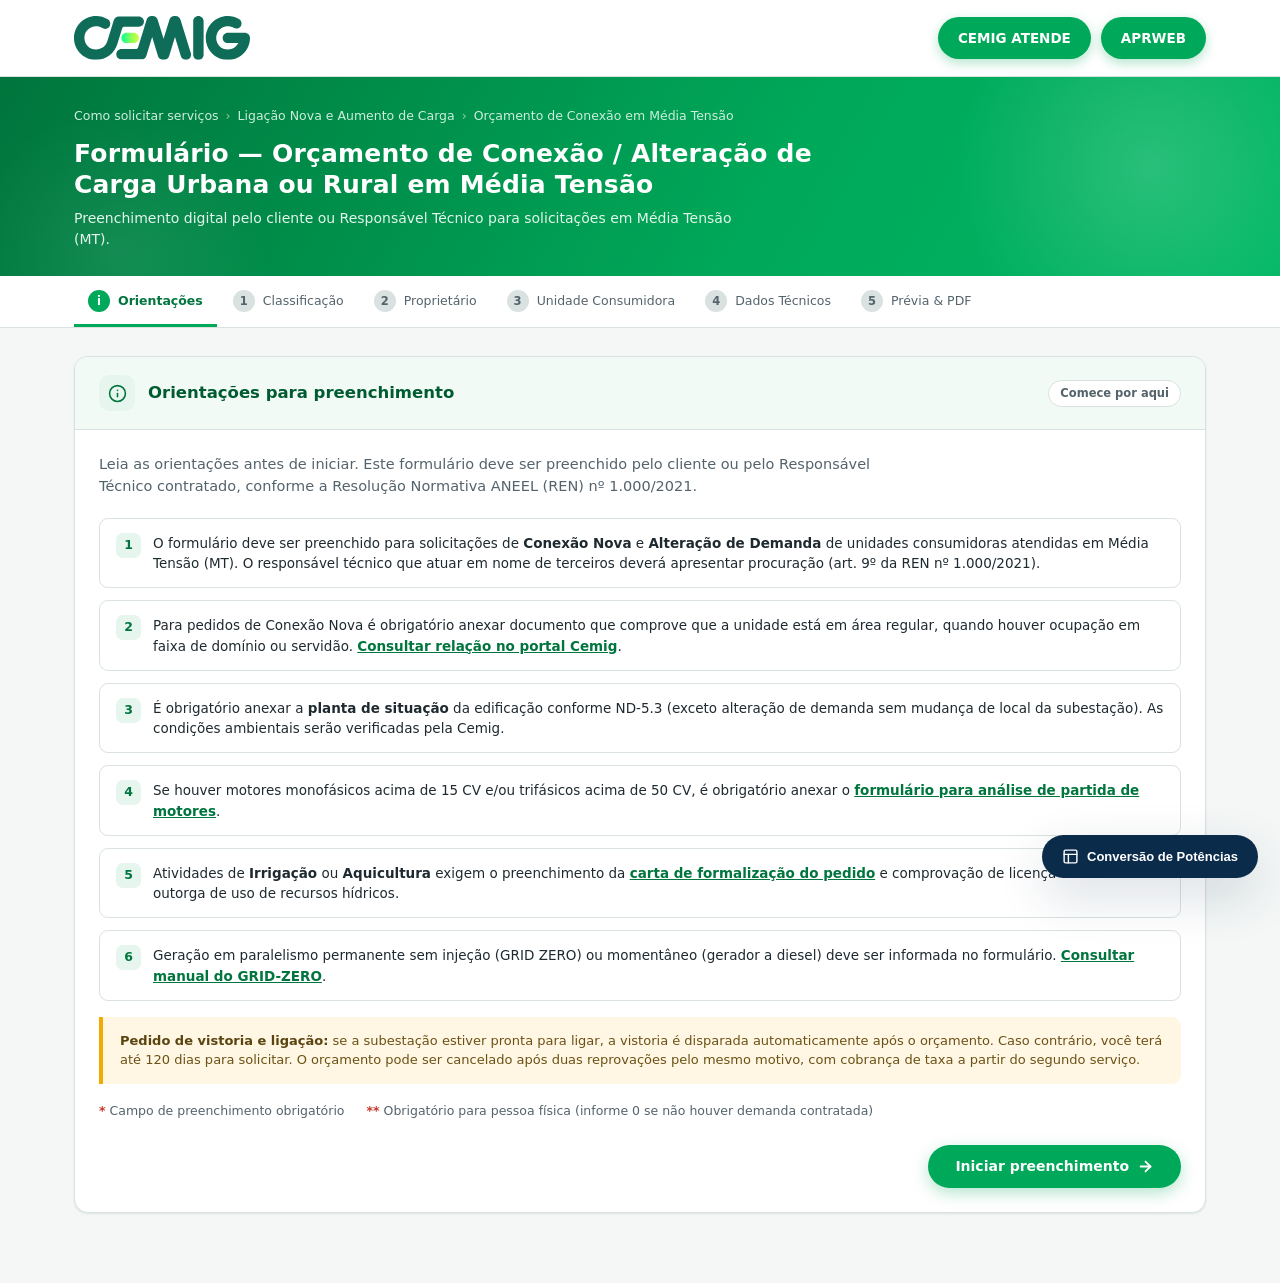
==== index.html @ 75e01866 "Formulário de Conexão MT: visual Cemig + motor de cálculo validado" ====
<!DOCTYPE html>
<html lang="pt-BR">
<head>
<meta charset="UTF-8">
<meta name="viewport" content="width=device-width, initial-scale=1.0">
<title>Formulário Orçamento de Conexão MT — Cemig</title>
<link rel="stylesheet" href="css/estilos.css">
</head>
<body>


<header class="site"><div class="wrap">
  <a href="#" class="logo"><img src="assets/logo-cemig.svg" alt="Cemig" height="44"></a>
  <div style="display:flex;gap:10px">
    <a href="https://www.atendimento.cemig.com.br/" target="_blank" rel="noopener" class="header-cta">CEMIG ATENDE</a>
    <a href="https://partapr.cemig.com.br/PARTAPR/SelecaoModulo.aspx" target="_blank" rel="noopener" class="header-cta">APRWEB</a>
  </div>
</div></header>

<section class="service-hero"><div class="wrap">
  <div class="breadcrumb"><a href="#">Como solicitar serviços</a><span>›</span><a href="#">Ligação Nova e Aumento de Carga</a><span>›</span>Orçamento de Conexão em Média Tensão</div>
  <h1>Formulário — Orçamento de Conexão / Alteração de Carga Urbana ou Rural em Média Tensão</h1>
  <p class="sub">Preenchimento digital pelo cliente ou Responsável Técnico para solicitações em Média Tensão (MT).</p>
</div></section>

<div class="stepper-bar"><div class="stepper" id="stepper">
  <div class="step active"><span class="num"><span>i</span></span>Orientações</div>
  <div class="step"><span class="num"><span>1</span></span>Classificação</div>
  <div class="step"><span class="num"><span>2</span></span>Proprietário</div>
  <div class="step"><span class="num"><span>3</span></span>Unidade Consumidora</div>
  <div class="step"><span class="num"><span>4</span></span>Dados Técnicos</div>
  <div class="step"><span class="num"><span>5</span></span>Prévia &amp; PDF</div>
</div></div>

<main>
<!-- ============ PÁGINA 0 — ORIENTAÇÕES ============ -->
<section class="page show" id="page-0">
  <div class="card">
    <div class="card-head">
      <span class="icon"><svg viewBox="0 0 24 24" fill="none" stroke="currentColor" stroke-width="2" stroke-linecap="round" stroke-linejoin="round"><circle cx="12" cy="12" r="10"/><line x1="12" y1="16" x2="12" y2="12"/><line x1="12" y1="8" x2="12.01" y2="8"/></svg></span>
      <h2>Orientações para preenchimento</h2>
      <span class="step-tag">Comece por aqui</span>
    </div>
    <div class="card-body">
      <p class="intro-lead">Leia as orientações antes de iniciar. Este formulário deve ser preenchido pelo cliente ou pelo Responsável Técnico contratado, conforme a Resolução Normativa ANEEL (REN) nº 1.000/2021.</p>
      <ul class="orient-list">
        <li><span class="bullet">1</span><div>O formulário deve ser preenchido para solicitações de <strong>Conexão Nova</strong> e <strong>Alteração de Demanda</strong> de unidades consumidoras atendidas em Média Tensão (MT). O responsável técnico que atuar em nome de terceiros deverá apresentar procuração (art. 9º da REN nº 1.000/2021).</div></li>
        <li><span class="bullet">2</span><div>Para pedidos de Conexão Nova é obrigatório anexar documento que comprove que a unidade está em área regular, quando houver ocupação em faixa de domínio ou servidão. <a href="https://www.cemig.com.br/atendimento/ligacao-nova-e-aumento-de-carga/" target="_blank" rel="noopener">Consultar relação no portal Cemig</a>.</div></li>
        <li><span class="bullet">3</span><div>É obrigatório anexar a <strong>planta de situação</strong> da edificação conforme ND-5.3 (exceto alteração de demanda sem mudança de local da subestação). As condições ambientais serão verificadas pela Cemig.</div></li>
        <li><span class="bullet">4</span><div>Se houver motores monofásicos acima de 15 CV e/ou trifásicos acima de 50 CV, é obrigatório anexar o <a href="https://www.cemig.com.br/wp-content/uploads/2021/06/Formulario_Partida_Motores.xls" target="_blank" rel="noopener">formulário para análise de partida de motores</a>.</div></li>
        <li><span class="bullet">5</span><div>Atividades de <strong>Irrigação</strong> ou <strong>Aquicultura</strong> exigem o preenchimento da <a href="https://www.cemig.com.br/wp-content/uploads/2025/01/formaliza_solic_desconto_irrigante_aquicultor_versao_D_portal_Cemig.docx" target="_blank" rel="noopener">carta de formalização do pedido</a> e comprovação de licença ambiental e outorga de uso de recursos hídricos.</div></li>
        <li><span class="bullet">6</span><div>Geração em paralelismo permanente sem injeção (GRID ZERO) ou momentâneo (gerador a diesel) deve ser informada no formulário. <a href="https://www.cemig.com.br/mini-e-microgeracao-distribuida/" target="_blank" rel="noopener">Consultar manual do GRID-ZERO</a>.</div></li>
      </ul>
      <div class="callout"><strong>Pedido de vistoria e ligação:</strong> se a subestação estiver pronta para ligar, a vistoria é disparada automaticamente após o orçamento. Caso contrário, você terá até 120 dias para solicitar. O orçamento pode ser cancelado após duas reprovações pelo mesmo motivo, com cobrança de taxa a partir do segundo serviço.</div>
      <div class="legend"><span><b>*</b> Campo de preenchimento obrigatório</span><span><b>**</b> Obrigatório para pessoa física (informe 0 se não houver demanda contratada)</span></div>
      <div class="form-nav"><span></span><button class="btn btn-primary" onclick="goTo(1)">Iniciar preenchimento<svg viewBox="0 0 24 24" fill="none" stroke="currentColor" stroke-width="2.5" stroke-linecap="round" stroke-linejoin="round"><line x1="5" y1="12" x2="19" y2="12"/><polyline points="12 5 19 12 12 19"/></svg></button></div>
    </div>
  </div>
</section>

<!-- ============ PÁGINA 1 — CLASSIFICAÇÃO ============ -->
<section class="page" id="page-1">
  <div class="card">
    <div class="card-head">
      <span class="icon"><svg viewBox="0 0 24 24" fill="none" stroke="currentColor" stroke-width="2" stroke-linecap="round" stroke-linejoin="round"><path d="M9 11l3 3L22 4"/><path d="M21 12v7a2 2 0 0 1-2 2H5a2 2 0 0 1-2-2V5a2 2 0 0 1 2-2h11"/></svg></span>
      <h2>1. Classificação do Atendimento</h2><span class="step-tag">Etapa 1 de 5</span>
    </div>
    <div class="card-body">
      <div class="grid cols-2">
        <div class="field"><label>Opção de Atendimento <span class="req">*</span></label>
          <select id="f_opcaoAtend" data-k="opcaoAtend"><option value="">Selecione…</option><option>Mercado Cativo</option><option>Mercado Livre</option></select></div>
        <div class="field"><label>Finalidade <span class="req">*</span></label>
          <select id="f_finalidade" data-k="finalidade" onchange="onFinalidade()"><option value="">Selecione…</option>
            <option>Conexão Nova</option><option>Aumento de Demanda</option><option>Redução de Demanda</option>
            <option>Adequação de Subestação</option><option>Aderir a Tarifa Monômia</option><option>Religação de Subestação</option>
            <option>Desconexão para encerramento contratual</option><option>Alteração da tensão de fornecimento BT→MT</option>
            <option>Migração Mercado livre sem Aumento de Carga</option><option>Migração Mercado livre com Aumento de Carga</option>
            <option>Migração Mercado livre com Redução de Carga</option></select></div>
      </div>
      <div class="conditional" id="instalBox" style="display:none">
        <div class="conditional-tag"><svg viewBox="0 0 24 24" width="13" height="13" fill="none" stroke="currentColor" stroke-width="2.5" stroke-linecap="round"><path d="M13 2L3 14h9l-1 8 10-12h-9l1-8z"/></svg>Campo dependente da finalidade</div>
        <div class="field"><label id="instalLabel">Informe o número da instalação <span class="req">*</span></label><input type="text" data-k="numInstalacao" placeholder="Nº da instalação"></div>
      </div>
      <div class="grid cols-3" style="margin-top:16px">
        <div class="field"><label>Número da ART/TRT do Projeto</label><input type="text" data-k="artTrt" placeholder="Ex.: 0000000000000"></div>
        <div class="field"><label>Telefone do RT — Celular</label><input type="tel" data-k="rtCelular" placeholder="(31) 90000-0000"></div>
        <div class="field"><label>Telefone do RT — Fixo</label><input type="tel" data-k="rtFixo" placeholder="(31) 0000-0000"></div>
      </div>
      <div class="form-nav"><button class="btn btn-ghost" onclick="goTo(0)"><svg viewBox="0 0 24 24" fill="none" stroke="currentColor" stroke-width="2.5" stroke-linecap="round" stroke-linejoin="round"><line x1="19" y1="12" x2="5" y2="12"/><polyline points="12 19 5 12 12 5"/></svg>Voltar</button>
        <span class="progress-mini">Etapa 1 de 5</span>
        <button class="btn btn-primary" onclick="goTo(2)">Avançar<svg viewBox="0 0 24 24" fill="none" stroke="currentColor" stroke-width="2.5" stroke-linecap="round" stroke-linejoin="round"><line x1="5" y1="12" x2="19" y2="12"/><polyline points="12 5 19 12 12 19"/></svg></button></div>
    </div>
  </div>
</section>

<!-- ============ PÁGINA 2 — PROPRIETÁRIO + CORRESPONDÊNCIA ============ -->
<section class="page" id="page-2">
  <div class="card">
    <div class="card-head"><span class="icon"><svg viewBox="0 0 24 24" fill="none" stroke="currentColor" stroke-width="2" stroke-linecap="round" stroke-linejoin="round"><path d="M20 21v-2a4 4 0 0 0-4-4H8a4 4 0 0 0-4 4v2"/><circle cx="12" cy="7" r="4"/></svg></span>
      <h2>2. Dados do Proprietário</h2><span class="step-tag">Etapa 2 de 5</span></div>
    <div class="card-body">
      <div class="grid cols-2">
        <div class="field span-2"><label>Nome Completo ou Razão Social <span class="req">*</span></label><input type="text" data-k="nome" placeholder="Nome completo ou razão social"></div>
        <div class="field"><label>CPF / CNPJ <span class="req">*</span></label><input type="text" id="f_cpfcnpj" data-k="cpfCnpj" placeholder="000.000.000-00" oninput="onCpfCnpj()"><span class="field-note" id="cpfMsg"></span></div>
        <div class="field"><label>Telefone do cliente <span class="req">*</span></label><input type="tel" data-k="telCliente" placeholder="(31) 90000-0000"></div>
        <div class="field"><label>E-mail do cliente</label><input type="email" data-k="emailCliente" placeholder="email@exemplo.com"></div>
        <div class="field"><label>Telefone do solicitante</label><input type="tel" data-k="telSolicitante" placeholder="(31) 90000-0000"></div>
        <div class="field"><label>E-mail do solicitante</label><input type="email" data-k="emailSolicitante" placeholder="email@exemplo.com"></div>
      </div>

      <div class="subhead">3. E-mail ou Endereço para Correspondência / Entrega da Conta</div>
      <div class="grid cols-3">
        <div class="field"><label>Deseja escolher data de vencimento? <span class="req">*</span></label>
          <select data-k="desejaVenc" onchange="onVenc()"><option value="">Selecione…</option><option>Sim</option><option>Não</option></select></div>
        <div class="field" id="vencDiaBox" style="display:none"><label>Dia do vencimento</label>
          <select data-k="diaVenc"><option value="">—</option><option>1</option><option>6</option><option>11</option><option>17</option><option>22</option><option>27</option></select></div>
        <div class="field"><label>Modalidade da obra <span class="opt">(se houver)</span></label>
          <select data-k="modalidadeObra"><option value="">—</option><option>PART</option><option>CEMIG</option></select></div>
      </div>
      <div class="grid cols-2" style="margin-top:16px">
        <div class="field"><label>Como deseja receber a correspondência?</label>
          <select data-k="formaCorresp" onchange="onCorresp()"><option value="">Selecione…</option><option>E-mail</option><option>Endereço</option><option>Agência Correios(Caixa Postal)</option></select></div>
        <div class="field" id="correspEmailBox" style="display:none"><label>Informar e-mail</label><input type="email" data-k="emailCorresp" placeholder="email@exemplo.com"></div>
      </div>

      <div id="endCorrespBox" style="display:none">
        <div class="conditional" style="margin-top:16px">
          <div class="conditional-tag">Endereço para recebimento do orçamento de conexão</div>
          <div class="grid cols-4">
            <div class="field span-3"><label>Rua / Av.</label><input type="text" data-k="ec_rua"></div>
            <div class="field"><label>Nº</label><input type="text" data-k="ec_num"></div>
            <div class="field span-2"><label>Complemento</label><input type="text" data-k="ec_compl"></div>
            <div class="field"><label>Bairro / Distrito</label><input type="text" data-k="ec_bairro"></div>
            <div class="field"><label>CEP</label><input type="text" data-k="ec_cep" placeholder="00000-000"></div>
            <div class="field span-2"><label>Município</label><input type="text" data-k="ec_municipio"></div>
            <div class="field"><label>Estado</label><input type="text" data-k="ec_estado" value="MG"></div>
          </div>
        </div>
      </div>

      <div class="field span-full" style="margin-top:16px"><label>Conta globalizada <span class="opt">(poder público — código de débito automático globalizado da fatura)</span></label>
        <input type="text" data-k="contaGlobalizada" placeholder="Nº da conta globalizada (se aplicável)"></div>

      <div class="form-nav"><button class="btn btn-ghost" onclick="goTo(1)"><svg viewBox="0 0 24 24" fill="none" stroke="currentColor" stroke-width="2.5" stroke-linecap="round" stroke-linejoin="round"><line x1="19" y1="12" x2="5" y2="12"/><polyline points="12 19 5 12 12 5"/></svg>Voltar</button>
        <span class="progress-mini">Etapa 2 de 5</span>
        <button class="btn btn-primary" onclick="goTo(3)">Avançar<svg viewBox="0 0 24 24" fill="none" stroke="currentColor" stroke-width="2.5" stroke-linecap="round" stroke-linejoin="round"><line x1="5" y1="12" x2="19" y2="12"/><polyline points="12 5 19 12 12 19"/></svg></button></div>
    </div>
  </div>
</section>
<!-- ============ PÁGINA 3 — UNIDADE CONSUMIDORA ============ -->
<section class="page" id="page-3">
  <div class="card">
    <div class="card-head"><span class="icon"><svg viewBox="0 0 24 24" fill="none" stroke="currentColor" stroke-width="2" stroke-linecap="round" stroke-linejoin="round"><path d="M3 9l9-7 9 7v11a2 2 0 0 1-2 2H5a2 2 0 0 1-2-2z"/><polyline points="9 22 9 12 15 12 15 22"/></svg></span>
      <h2>4. Dados da Unidade Consumidora</h2><span class="step-tag">Etapa 3 de 5</span></div>
    <div class="card-body">
      <p class="field-note" style="margin-bottom:14px">Endereço do ponto de entrega.</p>
      <div class="grid cols-2">
        <div class="field"><label>Atividade desenvolvida na unidade <span class="req">*</span></label>
          <select id="f_atividade" data-k="atividade" onchange="onAtividade()"><option value="">Selecione…</option></select></div>
        <div class="field"><label>Ramo da Atividade <span class="req">*</span></label><input type="text" data-k="ramoAtividade" placeholder="Ramo da atividade"></div>
      </div>
      <div id="irrigacaoAlert"></div>

      <div class="grid cols-4" style="margin-top:16px">
        <div class="field"><label>CEP <span class="req">*</span></label><input type="text" data-k="uc_cep" placeholder="00000-000"></div>
        <div class="field"><label>Localização <span class="req">*</span></label>
          <select id="f_localizacao" data-k="localizacao" onchange="onLocalizacao()"><option value="">Selecione…</option><option>Urbana</option><option>Rural</option></select></div>
        <div class="field"><label>Município <span class="req">*</span></label><input type="text" data-k="uc_municipio"></div>
        <div class="field"><label>Estado <span class="req">*</span></label><input type="text" data-k="uc_estado" value="MG"></div>
      </div>

      <div class="subhead">Coordenadas do local de atendimento</div>
      <p class="field-note" id="coordHint" style="margin-bottom:12px">Informe as coordenadas do local de atendimento.</p>
      <div class="grid cols-4">
        <div class="field"><label>Fuso</label><select data-k="fuso"><option value="">—</option><option>22°</option><option>23°</option><option>24°</option></select></div>
        <div class="field"><label id="latLabel">Latitude <span class="req">*</span></label><input type="number" step="any" data-k="latitude" placeholder="-19.92" oninput="onCoord()"></div>
        <div class="field"><label id="lonLabel">Longitude <span class="req">*</span></label><input type="number" step="any" data-k="longitude" placeholder="-43.94" oninput="onCoord()"></div>
        <div class="field"><label>Coordenada em UTM</label><input type="text" data-k="utm" placeholder="(opcional)"></div>
      </div>
      <!-- coordenadas novas (quando não é conexão nova) -->
      <div class="grid cols-4" id="coordNovaBox" style="display:none;margin-top:12px">
        <div class="field"></div>
        <div class="field"><label>Latitude nova <span class="req">*</span></label><input type="number" step="any" data-k="latitudeNova" placeholder="-19.92" oninput="onCoord()"></div>
        <div class="field"><label>Longitude nova <span class="req">*</span></label><input type="number" step="any" data-k="longitudeNova" placeholder="-43.94" oninput="onCoord()"></div>
        <div class="field"></div>
      </div>
      <div id="coordAlert"></div>

      <!-- Bloco URBANO -->
      <div id="blocoUrbano" style="display:none">
        <div class="subhead">Endereço (Urbano)</div>
        <div class="grid cols-4">
          <div class="field span-3"><label>Endereço <span class="req">*</span></label><input type="text" data-k="urb_endereco"></div>
          <div class="field"><label>Nº <span class="req">*</span></label><input type="text" data-k="urb_num"></div>
          <div class="field span-2"><label>Bairro <span class="req">*</span></label><input type="text" data-k="urb_bairro"></div>
          <div class="field span-2"><label>Complemento</label><input type="text" data-k="urb_compl"></div>
        </div>
      </div>
      <!-- Bloco RURAL -->
      <div id="blocoRural" style="display:none">
        <div class="subhead">Endereço (Rural)</div>
        <div class="grid cols-2">
          <div class="field"><label>Distrito / Comunidade / Região <span class="req">*</span></label><input type="text" data-k="rur_distrito"></div>
          <div class="field"><label>Nome da Propriedade <span class="req">*</span></label><input type="text" data-k="rur_propriedade"></div>
        </div>
      </div>
      <div class="grid cols-2" style="margin-top:16px">
        <div class="field"><label>Ponto de Referência</label><input type="text" data-k="pontoReferencia"></div>
        <div class="field"><label>Nº Instalação do Vizinho</label><input type="text" data-k="instalVizinho"></div>
      </div>

      <div class="subhead">Questões ambientais</div>
      <div class="grid cols-2">
        <div class="field"><label>A UC está inserida em Área de Preservação Permanente (APP) e/ou Unidade de Conservação?</label>
          <select data-k="app" onchange="onAmbiental()"><option value="">Selecione…</option><option>Sim</option><option>Não</option></select></div>
        <div class="field"><label>A UC está inserida em Reserva Legal?</label>
          <select data-k="reservaLegal" onchange="onAmbiental()"><option value="">Selecione…</option><option>Sim</option><option>Não</option></select></div>
      </div>
      <div id="ambientalAlert"></div>

      <div class="grid cols-2" style="margin-top:16px">
        <div class="field span-full"><label>A subestação está pronta para ser ligada? <span class="req">*</span></label>
          <select data-k="subPronta" onchange="onSubPronta()"><option value="">Selecione…</option><option>Sim</option><option>Não</option></select></div>
      </div>
      <div id="subProntaAlert"></div>

      <div class="form-nav"><button class="btn btn-ghost" onclick="goTo(2)"><svg viewBox="0 0 24 24" fill="none" stroke="currentColor" stroke-width="2.5" stroke-linecap="round" stroke-linejoin="round"><line x1="19" y1="12" x2="5" y2="12"/><polyline points="12 19 5 12 12 5"/></svg>Voltar</button>
        <span class="progress-mini">Etapa 3 de 5</span>
        <button class="btn btn-primary" onclick="goTo(4)">Avançar<svg viewBox="0 0 24 24" fill="none" stroke="currentColor" stroke-width="2.5" stroke-linecap="round" stroke-linejoin="round"><line x1="5" y1="12" x2="19" y2="12"/><polyline points="12 5 19 12 12 19"/></svg></button></div>
    </div>
  </div>
</section>
<!-- ============ PÁGINA 4 — DADOS TÉCNICOS ============ -->
<section class="page" id="page-4">
  <div class="card">
    <div class="card-head"><span class="icon"><svg viewBox="0 0 24 24" fill="none" stroke="currentColor" stroke-width="2" stroke-linecap="round" stroke-linejoin="round"><path d="M14.7 6.3a1 1 0 0 0 0 1.4l1.6 1.6a1 1 0 0 0 1.4 0l3.77-3.77a6 6 0 0 1-7.94 7.94l-6.91 6.91a2.12 2.12 0 0 1-3-3l6.91-6.91a6 6 0 0 1 7.94-7.94l-3.76 3.76z"/></svg></span>
      <h2>5. Dados Técnicos</h2><span class="step-tag">Etapa 4 de 5</span></div>
    <div class="card-body">
      <div class="grid cols-3">
        <div class="field"><label>Nível de tensão da rede MT <span class="req">*</span></label>
          <select id="f_tensaoMT" data-k="tensaoMT" onchange="recalcTecnico()"><option value="">Selecione…</option><option value="13.8">13,8 kV</option><option value="22">22 kV</option><option value="34.5">34,5 kV</option></select></div>
        <div class="field"><label>Subestação compartilhada (multimedição)?</label>
          <select id="f_compartilhada" data-k="compartilhada" onchange="onCompartilhada()"><option value="">Selecione…</option><option>Sim</option><option>Não</option></select></div>
        <div class="field" id="qtdCubiculosBox" style="display:none"><label>Quantos cubículos?</label><input type="number" min="1" data-k="qtdCubiculos" placeholder="Ex.: 2"></div>
      </div>
      <div id="compartilhadaAlert"></div>

      <!-- TRANSFORMADORES -->
      <div class="subhead">Transformador(es) <span class="req">*</span></div>
      <div class="tbl-scroll">
        <table class="tbl" id="trafoTbl">
          <thead><tr><th style="width:70px">Trafo</th><th>Potência (kVA)</th><th>Qtde</th><th>Relação I mag / I nominal</th><th style="width:46px"></th></tr></thead>
          <tbody id="trafoBody"></tbody>
          <tfoot><tr><td>Σ</td><td class="calc" id="trafoPotTotal">0</td><td class="calc" id="trafoQtdTotal">0</td><td colspan="2"></td></tr></tfoot>
        </table>
      </div>
      <button class="btn-add" onclick="addTrafo()"><svg viewBox="0 0 24 24" width="15" height="15" fill="none" stroke="currentColor" stroke-width="2.5" stroke-linecap="round"><line x1="12" y1="5" x2="12" y2="19"/><line x1="5" y1="12" x2="19" y2="12"/></svg>Adicionar transformador</button>

      <!-- MOTORES / CARGAS ESPECIAIS -->
      <div class="subhead">Motores / Cargas Especiais <span class="opt">(preencha se houver)</span></div>
      <div class="tbl-scroll">
        <table class="tbl" id="motorTbl">
          <thead><tr>
            <th>Tipo</th><th>Pot (CV)</th><th>FP</th><th>Rend (η)</th><th>Tensão (V)</th><th>Ip/In</th>
            <th class="calc">Pot (kVA)</th><th class="calc">Pot (kW)</th><th class="calc">I nom (A)</th><th class="calc">I part (A)</th><th>Tempo Ip (s)</th><th class="calc">Ip prim (A)</th><th>Disp. partida</th><th style="width:46px"></th>
          </tr></thead>
          <tbody id="motorBody"></tbody>
        </table>
      </div>
      <button class="btn-add" onclick="addMotor()"><svg viewBox="0 0 24 24" width="15" height="15" fill="none" stroke="currentColor" stroke-width="2.5" stroke-linecap="round"><line x1="12" y1="5" x2="12" y2="19"/><line x1="5" y1="12" x2="19" y2="12"/></svg>Adicionar motor</button>

      <!-- Carga operante na partida — OCULTO temporariamente (a pedido) -->
      <div id="blocoCargaOperante" style="display:none">
        <div class="subhead">Carga operante na partida do maior motor <span class="opt">(se houver motores)</span></div>
        <div class="grid cols-3">
          <div class="field"><label>Carga operante na partida (kVA)</label><input type="number" step="any" data-k="cargaOperante"></div>
          <div class="field"><label>Corrente de partida (Ip) prevista (A)</label><input type="number" step="any" data-k="ipPrevista"></div>
          <div class="field"><label>Tempo (t) da corrente de partida (s)</label><input type="number" step="any" data-k="tempoPartida"></div>
        </div>
      </div>

      <!-- Conexão Nova vs Alteração -->
      <div id="blocoConexaoNova" style="display:none">
        <div class="subhead">Para Conexão Nova</div>
        <div class="grid cols-3">
          <div class="field"><label>Potência (Transformadores) <span class="req">*</span></label><input type="text" id="cn_pot" data-k="cn_pot" readonly></div>
          <div class="field"><label>Quantidade (Transformadores) <span class="req">*</span></label><input type="text" id="cn_qtd" data-k="cn_qtd" readonly></div>
          <div class="field"><label>Tipo de Subestação <span class="req">*</span></label><select id="cn_tipoSE" data-k="cn_tipoSE" onchange="recalcRamal()"><option value="">Selecione…</option></select></div>
        </div>
      </div>
      <div id="blocoAlteracao" style="display:none">
        <div class="subhead">Para Alteração de Demanda</div>
        <div class="grid cols-3">
          <div class="field"><label>Potência (Trafos) atual <span class="req">*</span></label><input type="number" step="any" data-k="alt_potAtual"></div>
          <div class="field"><label>Qtde atual <span class="req">*</span></label><input type="number" data-k="alt_qtdAtual"></div>
          <div class="field"></div>
          <div class="field"><label>Potência (Trafos) futura <span class="req">*</span></label><input type="text" id="alt_potFutura" data-k="alt_potFutura" readonly></div>
          <div class="field"><label>Qtde futura <span class="req">*</span></label><input type="text" id="alt_qtdFutura" data-k="alt_qtdFutura" readonly></div>
          <div class="field"></div>
          <div class="field"><label>Haverá troca do tipo de subestação? <span class="req">*</span></label>
            <select id="alt_troca" data-k="alt_troca" onchange="onTrocaSE()"><option value="">Selecione…</option><option>Sim</option><option>Não</option></select></div>
          <div class="field" id="alt_tipoAtualBox"><label id="alt_tipoAtualLbl">Tipo de Subestação atual <span class="req">*</span></label>
            <select id="alt_tipoAtual" data-k="alt_tipoAtual" onchange="recalcRamal()"><option value="">Selecione…</option><option>Subestação Nº 1</option><option>Subestação Nº 2</option><option>Subestação Nº 4</option><option>Subestação Nº 5</option><option>Subestação Nº 6</option><option>Subestação Nº 8</option></select></div>
          <div class="field" id="alt_tipoParaBox" style="display:none"><label>Tipo de Subestação (Para) <span class="req">*</span></label>
            <select id="alt_tipoPara" data-k="alt_tipoPara" onchange="recalcRamal()"><option value="">Selecione…</option></select></div>
        </div>
      </div>

      <!-- Tarifa monômia -->
      <div class="subhead">Tarifação e Demanda</div>
      <div class="grid cols-3">
        <div class="field"><label>Faturada por tarifa monômia? <span class="req">*</span></label>
          <select id="f_monomia" data-k="monomia" onchange="recalcTecnico()"><option value="">Selecione…</option><option>Sim</option><option>Não</option></select></div>
        <div class="field"><label>Modalidade tarifária horária <span class="req">*</span></label>
          <select id="f_modalidade" data-k="modalidade" onchange="onModalidade()"><option value="">Selecione…</option><option>Verde</option><option>Azul</option></select></div>
        <div class="field"><label>Haverá demanda escalonada? <span class="req">*</span></label>
          <select id="f_escalonada" data-k="escalonada" onchange="onEscalonada()"><option value="">Selecione…</option><option>Sim</option><option>Não</option></select></div>
      </div>
      <div id="monomiaAlert"></div>

      <div class="grid cols-2" id="demandaBox" style="margin-top:16px">
        <div class="field"><label id="dem1Lbl">Demanda contratada (kW) <span class="req">*</span></label><input type="number" step="any" data-k="demanda1" oninput="recalcTecnico()"></div>
        <div class="field" id="dem2Box"><label id="dem2Lbl">Demanda futura (kW) <span class="req">*</span></label><input type="number" step="any" data-k="demanda2" oninput="recalcTecnico()"></div>
        <div class="field" id="dem3Box" style="display:none"><label id="dem3Lbl">Demanda fora de ponta (kW)</label><input type="number" step="any" data-k="demanda3"></div>
        <div class="field" id="dem4Box" style="display:none"><label id="dem4Lbl">Fora ponta futura (kW)</label><input type="number" step="any" data-k="demanda4"></div>
      </div>
      <div id="demandaAlert"></div>

      <!-- Geração -->
      <div class="subhead">Geração e Baixa Tensão</div>
      <div class="grid cols-2">
        <div class="field"><label>Possui geração em paralelismo momentâneo (gerador a diesel)? <span class="req">*</span></label>
          <select data-k="gerMomentaneo" onchange="onGeracao('mom')"><option value="">Selecione…</option><option>Sim</option><option>Não</option></select></div>
        <div class="field" id="gerMomPotBox" style="display:none"><label>Informar potência da geração (kVA)</label><input type="number" step="any" data-k="gerMomentaneoPot"></div>
        <div class="field"><label>Possui geração em paralelismo permanente sem injeção (GRID ZERO)? <span class="req">*</span></label>
          <select data-k="gridZero" onchange="onGeracao('grid')"><option value="">Selecione…</option><option>Sim</option><option>Não</option></select></div>
        <div class="field" id="gridZeroPotBox" style="display:none"><label>Informar potência da geração (kVA)</label><input type="number" step="any" data-k="gridZeroPot"></div>
        <div class="field"><label>Possui unidades consumidoras de Baixa Tensão (BT) na mesma propriedade? <span class="req">*</span></label>
          <select data-k="btMesmaProp"><option value="">Selecione…</option><option>Sim</option><option>Não</option></select></div>
      </div>

      <!-- RAMAL DE ENTRADA (galeria visual) -->
      <div class="subhead">Ramal de Entrada <span class="req">*</span></div>
      <p class="field-note" style="margin-bottom:12px">Selecione a figura que representa o ramal de entrada que atende ou atenderá a unidade consumidora, conforme o tipo de subestação e a ND-5.3.</p>
      <div id="ramalGallery" class="ramal-gallery"></div>
      <div id="ramalEmpty" class="ramal-empty">Preencha o nível de tensão, a localização, o tipo de subestação e a finalidade para visualizar os ramais elegíveis.</div>

      <div class="field span-full" style="margin-top:18px"><label>Observações</label><textarea data-k="observacoes" placeholder="Observações adicionais (opcional)"></textarea></div>

      <div class="form-nav"><button class="btn btn-ghost" onclick="goTo(3)"><svg viewBox="0 0 24 24" fill="none" stroke="currentColor" stroke-width="2.5" stroke-linecap="round" stroke-linejoin="round"><line x1="19" y1="12" x2="5" y2="12"/><polyline points="12 19 5 12 12 5"/></svg>Voltar</button>
        <span class="progress-mini">Etapa 4 de 5</span>
        <button class="btn btn-primary" onclick="goTo(5)">Ver prévia<svg viewBox="0 0 24 24" fill="none" stroke="currentColor" stroke-width="2.5" stroke-linecap="round" stroke-linejoin="round"><line x1="5" y1="12" x2="19" y2="12"/><polyline points="12 5 19 12 12 19"/></svg></button></div>
    </div>
  </div>
</section>

<!-- ============ PÁGINA 5 — PRÉVIA & PDF ============ -->
<section class="page" id="page-5">
  <div class="card">
    <div class="card-head"><span class="icon"><svg viewBox="0 0 24 24" fill="none" stroke="currentColor" stroke-width="2" stroke-linecap="round" stroke-linejoin="round"><path d="M14 2H6a2 2 0 0 0-2 2v16a2 2 0 0 0 2 2h12a2 2 0 0 0 2-2V8z"/><polyline points="14 2 14 8 20 8"/></svg></span>
      <h2>6. Prévia do Formulário</h2><span class="step-tag">Etapa 5 de 5</span></div>
    <div class="card-body">
      <div class="alert info no-print"><svg viewBox="0 0 24 24" fill="none" stroke="currentColor" stroke-width="2" stroke-linecap="round"><circle cx="12" cy="12" r="10"/><line x1="12" y1="16" x2="12" y2="12"/><line x1="12" y1="8" x2="12.01" y2="8"/></svg><div>Confira os dados abaixo. Se algo estiver incorreto, volte às etapas anteriores. Quando estiver tudo certo, exporte o PDF.</div></div>
      <div id="previewContent" class="preview-doc"></div>
      <div class="form-nav"><button class="btn btn-ghost" onclick="goTo(4)"><svg viewBox="0 0 24 24" fill="none" stroke="currentColor" stroke-width="2.5" stroke-linecap="round" stroke-linejoin="round"><line x1="19" y1="12" x2="5" y2="12"/><polyline points="12 19 5 12 12 5"/></svg>Voltar e editar</button>
        <span class="progress-mini">Pronto para exportar</span>
        <button class="btn btn-primary" onclick="exportarPDF()"><svg viewBox="0 0 24 24" fill="none" stroke="currentColor" stroke-width="2.5" stroke-linecap="round" stroke-linejoin="round"><path d="M21 15v4a2 2 0 0 1-2 2H5a2 2 0 0 1-2-2v-4"/><polyline points="7 10 12 15 17 10"/><line x1="12" y1="15" x2="12" y2="3"/></svg>Exportar PDF</button></div>
    </div>
  </div>
</section>

</main>

<button class="fab" onclick="abrirAnexoII()">
  <svg viewBox="0 0 24 24" fill="none" stroke="currentColor" stroke-width="2" stroke-linecap="round" stroke-linejoin="round"><rect x="3" y="3" width="18" height="18" rx="2"/><line x1="3" y1="9" x2="21" y2="9"/><line x1="9" y1="21" x2="9" y2="9"/></svg>
  Conversão de Potências
</button>

<div class="modal-overlay" id="modalAnexo">
  <div class="modal">
    <div class="modal-head"><h3>Anexo II — Conversão de Potências</h3><button class="close" onclick="fecharAnexoII()">×</button></div>
    <div class="modal-body" id="anexoBody"><p class="field-note" style="margin-bottom:14px">Tabela de referência para conversão de potências de motores em kW absorvido da rede (ND-5.2). Consulta apenas.</p><div class="tbl-scroll"><table class="tbl"><tbody><tr><td colspan="6" style="background:var(--cemig-green-soft);font-weight:800;color:var(--cemig-green-700)">A)   MOTORES MONOFÁSICOS</td></tr><tr><td colspan="6" style="background:var(--cemig-green-soft);font-weight:800;color:var(--cemig-green-700)">TABELA 15-Demanda Individual - Motores Monofásicos(ND-5.2)</td></tr><tr><td>Potência</td><td></td><td>1 Motor</td><td>2 - Motores</td><td>3 a 5 Motores</td><td>Mais de 5 Motores</td></tr><tr><td>Eixo CV</td><td>Absorvida Rede (KW)</td><td></td><td></td><td></td><td></td></tr><tr><td>1/4'</td><td>0,39</td><td>0,62</td><td>0,5</td><td>0,43</td><td>0,37</td></tr><tr><td>1/3'</td><td>0,52</td><td>0,73</td><td>0,58</td><td>0,51</td><td>0,44</td></tr><tr><td>1/2'</td><td>0,66</td><td>0,92</td><td>0,74</td><td>0,64</td><td>0,55</td></tr><tr><td>3/4'</td><td>0,89</td><td>1,24</td><td>0,99</td><td>0,87</td><td>0,74</td></tr><tr><td>1'</td><td>1,1</td><td>1,49</td><td>1,19</td><td>1,04</td><td>0,89</td></tr><tr><td>1,5'</td><td>1,58</td><td>1,93</td><td>1,54</td><td>1,35</td><td>1,16</td></tr><tr><td>2'</td><td>2,07</td><td>2,44</td><td>1,95</td><td>1,71</td><td>1,46</td></tr><tr><td>3'</td><td>3,07</td><td>3,2</td><td>2,56</td><td>2,24</td><td>1,92</td></tr><tr><td>4'</td><td>3,98</td><td>4,15</td><td>3,32</td><td>2,91</td><td>2,49</td></tr><tr><td>5'</td><td>4,91</td><td>5,22</td><td>4,18</td><td>3,65</td><td>3,13</td></tr><tr><td>7,5'</td><td>7,46</td><td>7,94</td><td>6,35</td><td>5,56</td><td>4,76</td></tr><tr><td>10'</td><td>9,44</td><td>10,04</td><td>8,03</td><td>7,03</td><td>6,02</td></tr><tr><td>12,5'</td><td>12,1</td><td>13,01</td><td>10,41</td><td>9,11</td><td>7,81</td></tr><tr><td colspan="6" style="background:var(--cemig-green-soft);font-weight:800;color:var(--cemig-green-700)">B)    MOTORES TRIFÁSICOS</td></tr><tr><td colspan="6" style="background:var(--cemig-green-soft);font-weight:800;color:var(--cemig-green-700)">TABELA 16-Motores Trifásicos (ND-5.2)</td></tr><tr><td>Potência</td><td></td><td>Demanda Individual Absorvida da Rede KVA</td><td></td><td></td><td></td></tr><tr><td>Eixo CV</td><td>Absorvida rede KW</td><td>1 Motor</td><td>2 Motores</td><td>3 a 5 Motores</td><td>Mais de 5 Motores</td></tr><tr><td>1/6'</td><td>0,25</td><td>0,37</td><td>0,3</td><td>0,26</td><td>0,22</td></tr><tr><td>1/4'</td><td>0,33</td><td>0,48</td><td>0,38</td><td>0,34</td><td>0,29</td></tr><tr><td>1/3'</td><td>0,41</td><td>0,56</td><td>0,45</td><td>0,39</td><td>0,34</td></tr><tr><td>1/2'</td><td>0,57</td><td>0,72</td><td>0,58</td><td>0,5</td><td>0,43</td></tr><tr><td>3/4'</td><td>0,82</td><td>1,08</td><td>0,86</td><td>0,76</td><td>0,65</td></tr><tr><td>1'</td><td>1,13</td><td>1,38</td><td>1,1</td><td>0,97</td><td>0,83</td></tr><tr><td>1,5'</td><td>1,58</td><td>2,03</td><td>1,62</td><td>1,42</td><td>1,22</td></tr><tr><td>2'</td><td>1,94</td><td>2,4</td><td>1,92</td><td>1,68</td><td>1,44</td></tr><tr><td>3'</td><td>2,91</td><td>3,64</td><td>2,91</td><td>2,55</td><td>2,18</td></tr><tr><td>4'</td><td>3,82</td><td>4,96</td><td>3,97</td><td>3,47</td><td>2,98</td></tr><tr><td>5'</td><td>4,78</td><td>5,62</td><td>4,5</td><td>3,93</td><td>3,37</td></tr><tr><td>6'</td><td>5,45</td><td>6,49</td><td>5,19</td><td>4,54</td><td>3,89</td></tr><tr><td>7,5'</td><td>6,9</td><td>8,12</td><td>6,5</td><td>5,68</td><td>4,87</td></tr><tr><td>10'</td><td>9,68</td><td>10,76</td><td>8,61</td><td>7,53</td><td>6,46</td></tr><tr><td>12,5'</td><td>11,79</td><td>13,25</td><td>10,6</td><td>9,28</td><td>7,95</td></tr><tr><td>15'</td><td>13,63</td><td>14,98</td><td>11,98</td><td>10,49</td><td>8,99</td></tr><tr><td>20'</td><td>18,4</td><td>20,67</td><td>16,54</td><td>14,47</td><td>12,4</td></tr><tr><td>25'</td><td>22,44</td><td>24,66</td><td>19,73</td><td>17,26</td><td>14,8</td></tr><tr><td>30'</td><td>26,93</td><td>29,59</td><td>23,67</td><td>20,71</td><td>17,76</td></tr><tr><td>50'</td><td>44,34</td><td>49,27</td><td>23,67</td><td>20,71</td><td>17,76</td></tr><tr><td>60'</td><td>51,35</td><td>57,7</td><td>23,67</td><td>20,71</td><td>17,76</td></tr><tr><td>75'</td><td>62,73</td><td>70,48</td><td>23,67</td><td>20,71</td><td>17,76</td></tr><tr><td colspan="6" style="background:var(--cemig-green-soft);font-weight:800;color:var(--cemig-green-700)">C)   AR CONDICIONADO</td></tr><tr><td colspan="6" style="background:var(--cemig-green-soft);font-weight:800;color:var(--cemig-green-700)">Tabela 27 - Potências Nominais De Condicionadores De Ar Tipo Janela (ND-5.2)</td></tr><tr><td colspan="6" style="background:var(--cemig-green-soft);font-weight:800;color:var(--cemig-green-700)">CAPACIDADE POTÊNCIA NOMINAL</td></tr><tr><td>BTU/h</td><td>Kcal/h</td><td>kW</td><td>kVA</td><td></td><td></td></tr><tr><td>8500</td><td>2125</td><td>1,3</td><td>1,55</td><td></td><td></td></tr><tr><td>10000</td><td>2500</td><td>1,4</td><td>1,65</td><td></td><td></td></tr><tr><td>12000</td><td>3000</td><td>1,6</td><td>1,9</td><td></td><td></td></tr><tr><td>14000</td><td>3500</td><td>1,9</td><td>2,1</td><td></td><td></td></tr><tr><td>18000</td><td>4500</td><td>2,6</td><td>2,86</td><td></td><td></td></tr><tr><td>21000</td><td>5250</td><td>2,8</td><td>3,08</td><td></td><td></td></tr><tr><td>30000</td><td>7500</td><td>3,6</td><td>4</td><td></td><td></td></tr></tbody></table></div></div>
  </div>
</div>

<script src="js/calculo.js"></script>
<script src="js/dados.js"></script>
<script src="js/app.js"></script>
</body>
</html>
---- css/estilos.css ----
:root{
  --cemig-green:#00A859;--cemig-green-dark:#00753D;--cemig-green-700:#005C30;
  --cemig-green-soft:#E6F6EE;--cemig-green-soft-2:#F2FAF6;--cemig-blue:#0B2B4B;
  --ink:#1f2a30;--ink-soft:#54636c;--line:#d9e2e0;--line-strong:#bcccc7;
  --bg:#f4f7f6;--white:#fff;--amber:#F2A900;--amber-soft:#FFF6E3;
  --danger:#C8362B;--danger-soft:#FBEDEC;--radius:14px;--radius-sm:9px;
  --shadow-sm:0 1px 2px rgba(11,43,75,.06),0 1px 3px rgba(11,43,75,.04);
  --shadow-md:0 6px 24px rgba(11,43,75,.10);--shadow-lg:0 18px 50px rgba(11,43,75,.16);
  --font:"Segoe UI",system-ui,-apple-system,"Helvetica Neue",Arial,sans-serif;
}
*{box-sizing:border-box;margin:0;padding:0}
html{scroll-behavior:smooth}
body{font-family:var(--font);color:var(--ink);background:var(--bg);line-height:1.5;-webkit-font-smoothing:antialiased}
.util-bar{background:var(--cemig-green-dark);color:#dff3e8;font-size:12.5px}
.util-bar .wrap{max-width:1180px;margin:0 auto;padding:7px 24px;display:flex;justify-content:flex-end;gap:20px;align-items:center}
.util-bar a{color:#dff3e8;text-decoration:none;opacity:.92}
.util-bar a:hover{opacity:1;text-decoration:underline}
.util-bar .divider{width:1px;height:14px;background:rgba(255,255,255,.25)}
header.site{background:var(--white);border-bottom:1px solid var(--line);position:sticky;top:0;z-index:40}
header.site .wrap{max-width:1180px;margin:0 auto;padding:16px 24px;display:flex;align-items:center;justify-content:space-between;gap:24px}
.logo{display:flex;align-items:center;gap:11px;text-decoration:none}
.logo .mark{width:42px;height:42px;border-radius:11px;background:linear-gradient(135deg,var(--cemig-green),var(--cemig-green-dark));display:grid;place-items:center;color:#fff;font-weight:800;font-size:20px;box-shadow:0 4px 12px rgba(0,168,89,.35);position:relative;overflow:hidden}
.logo .mark::after{content:"";position:absolute;inset:0;background:radial-gradient(circle at 70% 20%,rgba(255,255,255,.35),transparent 55%)}
.logo .word{font-size:25px;font-weight:800;color:var(--cemig-green-dark);letter-spacing:.5px}
.logo .word small{display:block;font-size:10.5px;font-weight:600;color:var(--ink-soft);letter-spacing:1.5px;text-transform:uppercase}
.logo-note{font-size:10px;color:var(--ink-soft);background:var(--amber-soft);border:1px dashed var(--amber);padding:3px 8px;border-radius:6px;margin-left:8px}
.header-cta{background:var(--cemig-green);color:#fff;border:none;font-weight:700;font-size:13.5px;padding:11px 20px;border-radius:999px;cursor:pointer;text-decoration:none;box-shadow:0 4px 12px rgba(0,168,89,.3);transition:.18s}
.header-cta:hover{background:var(--cemig-green-dark);transform:translateY(-1px)}
.service-hero{background:linear-gradient(120deg,var(--cemig-green-dark),var(--cemig-green) 60%,#00b865);color:#fff;position:relative;overflow:hidden}
.service-hero::before{content:"";position:absolute;right:-80px;top:-120px;width:420px;height:420px;border-radius:50%;background:radial-gradient(circle,rgba(255,255,255,.16),transparent 65%)}
.service-hero::after{content:"";position:absolute;left:-60px;bottom:-160px;width:360px;height:360px;border-radius:50%;background:radial-gradient(circle,rgba(255,255,255,.08),transparent 60%)}
.service-hero .wrap{max-width:1180px;margin:0 auto;padding:30px 24px 26px;position:relative;z-index:1}
.breadcrumb{font-size:12.5px;color:#cdeedd;margin-bottom:12px}
.breadcrumb a{color:#cdeedd;text-decoration:none}
.breadcrumb span{opacity:.7;margin:0 7px}
.service-hero h1{font-size:25px;font-weight:800;letter-spacing:.2px;max-width:820px;line-height:1.25}
.service-hero .sub{margin-top:8px;font-size:14px;color:#e3f7ec;max-width:680px}
.stepper-bar{background:var(--white);border-bottom:1px solid var(--line);position:sticky;top:75px;z-index:30}
.stepper{max-width:1180px;margin:0 auto;padding:0 24px;display:flex;gap:2px;overflow-x:auto}
.step{display:flex;align-items:center;gap:8px;padding:14px 14px 12px;font-size:12.5px;color:var(--ink-soft);border-bottom:3px solid transparent;white-space:nowrap;cursor:pointer;transition:.15s}
.step .num{width:22px;height:22px;border-radius:50%;background:var(--line);color:var(--ink-soft);display:grid;place-items:center;font-size:11.5px;font-weight:700;flex-shrink:0;transition:.15s}
.step.active{color:var(--cemig-green-dark);font-weight:700;border-bottom-color:var(--cemig-green)}
.step.active .num{background:var(--cemig-green);color:#fff}
.step.done .num{background:var(--cemig-green-soft);color:var(--cemig-green-dark)}
.step.done .num span{display:none}
.step.done .num::after{content:"✓"}
.step.disabled{opacity:.55;cursor:not-allowed}
main{max-width:1180px;margin:0 auto;padding:28px 24px 70px}
.page{display:none;animation:fade .32s ease}
.page.show{display:block}
@keyframes fade{from{opacity:0;transform:translateY(8px)}to{opacity:1;transform:none}}
.card{background:var(--white);border:1px solid var(--line);border-radius:var(--radius);box-shadow:var(--shadow-sm);overflow:hidden}
.card+.card{margin-top:20px}
.card-head{display:flex;align-items:center;gap:13px;padding:18px 24px;border-bottom:1px solid var(--line);background:var(--cemig-green-soft-2)}
.card-head .icon{width:36px;height:36px;border-radius:10px;background:var(--cemig-green-soft);display:grid;place-items:center;color:var(--cemig-green-dark);flex-shrink:0}
.card-head .icon svg{width:19px;height:19px}
.card-head h2{font-size:16.5px;font-weight:800;color:var(--cemig-green-700)}
.card-head .step-tag{margin-left:auto;font-size:11.5px;color:var(--ink-soft);background:#fff;border:1px solid var(--line);padding:4px 11px;border-radius:999px;font-weight:600}
.card-body{padding:24px}
.subhead{font-size:13.5px;font-weight:800;color:var(--cemig-green-700);text-transform:uppercase;letter-spacing:.5px;margin:22px 0 14px;padding-bottom:8px;border-bottom:2px solid var(--cemig-green-soft);display:flex;align-items:center;gap:8px}
.subhead:first-child{margin-top:0}
.intro-lead{font-size:14.5px;color:var(--ink-soft);max-width:780px;margin-bottom:20px}
.orient-list{list-style:none;display:flex;flex-direction:column;gap:12px}
.orient-list li{display:flex;gap:12px;padding:14px 16px;border:1px solid var(--line);border-radius:var(--radius-sm);background:var(--white);font-size:13.5px}
.orient-list li .bullet{flex-shrink:0;width:25px;height:25px;border-radius:7px;background:var(--cemig-green-soft);color:var(--cemig-green-dark);display:grid;place-items:center;font-weight:800;font-size:12.5px}
.orient-list li a{color:var(--cemig-green-dark);font-weight:600}
.callout{margin-top:16px;border-left:4px solid var(--amber);background:var(--amber-soft);padding:14px 17px;border-radius:0 var(--radius-sm) var(--radius-sm) 0;font-size:13px;color:#6b5114}
.callout strong{color:#5a4410}
.legend{margin-top:18px;font-size:12.5px;color:var(--ink-soft);display:flex;gap:22px;flex-wrap:wrap}
.legend b{color:var(--danger)}
.grid{display:grid;gap:16px 18px}
.grid.cols-2{grid-template-columns:1fr 1fr}
.grid.cols-3{grid-template-columns:1fr 1fr 1fr}
.grid.cols-4{grid-template-columns:1fr 1fr 1fr 1fr}
.field{display:flex;flex-direction:column;gap:6px}
.field.span-2{grid-column:span 2}
.field.span-3{grid-column:span 3}
.field.span-full{grid-column:1/-1}
label{font-size:13px;font-weight:600;color:var(--ink)}
label .req{color:var(--danger);margin-left:2px}
label .opt{font-weight:400;color:var(--ink-soft);font-size:11.5px}
input,select,textarea{font-family:var(--font);font-size:14px;color:var(--ink);background:var(--white);border:1.5px solid var(--line-strong);border-radius:var(--radius-sm);padding:10px 12px;transition:.15s;width:100%}
textarea{resize:vertical;min-height:90px}
select{cursor:pointer;appearance:none;background-image:url("data:image/svg+xml;utf8,<svg xmlns='http://www.w3.org/2000/svg' width='16' height='16' viewBox='0 0 24 24' fill='none' stroke='%2300753D' stroke-width='2.5' stroke-linecap='round' stroke-linejoin='round'><polyline points='6 9 12 15 18 9'/></svg>");background-repeat:no-repeat;background-position:right 12px center;padding-right:36px}
input:focus,select:focus,textarea:focus{outline:none;border-color:var(--cemig-green);box-shadow:0 0 0 4px rgba(0,168,89,.13)}
input::placeholder,textarea::placeholder{color:#9aa9a3}
input.invalid,select.invalid{border-color:var(--danger);box-shadow:0 0 0 4px rgba(200,54,43,.1)}
.field-note{font-size:11.5px;color:var(--ink-soft)}
.field-ok{font-size:11.5px;color:var(--cemig-green-dark);font-weight:600}
.field-err{font-size:11.5px;color:var(--danger);font-weight:600}
.conditional{border:1px dashed var(--line-strong);background:var(--cemig-green-soft-2);border-radius:var(--radius-sm);padding:16px;margin-top:14px}
.conditional-tag{font-size:10.5px;font-weight:700;text-transform:uppercase;letter-spacing:.6px;color:var(--cemig-green-dark);margin-bottom:11px;display:flex;align-items:center;gap:6px}
.radio-row,.check-row{display:flex;gap:10px;flex-wrap:wrap}
.radio-pill{position:relative;cursor:pointer}
.radio-pill input{position:absolute;opacity:0;pointer-events:none}
.radio-pill span{display:block;padding:9px 18px;border:1.5px solid var(--line-strong);border-radius:999px;font-size:13.5px;font-weight:600;color:var(--ink-soft);transition:.15s;background:#fff}
.radio-pill input:checked+span{background:var(--cemig-green);border-color:var(--cemig-green);color:#fff;box-shadow:0 3px 10px rgba(0,168,89,.25)}
.radio-pill:hover span{border-color:var(--cemig-green)}
.alert{border-radius:var(--radius-sm);padding:13px 16px;font-size:13px;display:flex;gap:10px;align-items:flex-start;margin-top:14px}
.alert svg{width:18px;height:18px;flex-shrink:0;margin-top:1px}
.alert.warn{background:var(--amber-soft);color:#6b5114;border-left:4px solid var(--amber)}
.alert.err{background:var(--danger-soft);color:#7d241d;border-left:4px solid var(--danger)}
.alert.info{background:var(--cemig-green-soft);color:var(--cemig-green-700);border-left:4px solid var(--cemig-green)}
.tbl{width:100%;border-collapse:collapse;font-size:13px;margin-top:6px}
.tbl th{background:var(--cemig-green-soft);color:var(--cemig-green-700);font-weight:700;text-align:left;padding:9px 10px;font-size:12px;border:1px solid var(--line)}
.tbl td{padding:6px 8px;border:1px solid var(--line);vertical-align:middle}
.tbl td input,.tbl td select{padding:7px 9px;font-size:13px}
.tbl .calc{background:var(--cemig-green-soft-2);font-weight:600;color:var(--cemig-green-700);text-align:right;font-variant-numeric:tabular-nums}
.tbl tfoot td{background:var(--cemig-green-soft);font-weight:800;color:var(--cemig-green-700)}
.tbl-scroll{overflow-x:auto;border-radius:var(--radius-sm)}
.btn-add{margin-top:12px;background:#fff;color:var(--cemig-green-dark);border:1.5px dashed var(--cemig-green);border-radius:var(--radius-sm);padding:10px 16px;font-weight:700;font-size:13px;cursor:pointer;transition:.15s;display:inline-flex;align-items:center;gap:7px}
.btn-add:hover{background:var(--cemig-green-soft-2)}
.btn-del{background:var(--danger-soft);color:var(--danger);border:none;border-radius:7px;width:30px;height:30px;cursor:pointer;font-size:16px;display:grid;place-items:center;transition:.15s}
.btn-del:hover{background:var(--danger);color:#fff}
.ramal-gallery{display:grid;grid-template-columns:repeat(auto-fill,minmax(280px,1fr));gap:16px;margin-top:8px}
.ramal-card{border:2px solid var(--line);border-radius:var(--radius);overflow:hidden;cursor:pointer;transition:.18s;background:#fff;display:flex;flex-direction:column}
.ramal-card:hover{border-color:var(--cemig-green);box-shadow:var(--shadow-md);transform:translateY(-2px)}
.ramal-card.selected{border-color:var(--cemig-green);box-shadow:0 0 0 4px rgba(0,168,89,.15)}
.ramal-card .imgwrap{background:#fff;padding:10px;border-bottom:1px solid var(--line);position:relative}
.ramal-card img{width:100%;height:auto;display:block}
.ramal-card .check{position:absolute;top:10px;right:10px;width:26px;height:26px;border-radius:50%;background:var(--cemig-green);color:#fff;display:none;place-items:center;font-size:15px;box-shadow:var(--shadow-sm)}
.ramal-card.selected .check{display:grid}
.ramal-card .desc{padding:12px 14px;font-size:12px;color:var(--ink-soft);line-height:1.5;flex:1}
.ramal-card .desc b{color:var(--ink)}
.ramal-empty{padding:30px;text-align:center;color:var(--ink-soft);font-size:13.5px;border:1px dashed var(--line-strong);border-radius:var(--radius-sm);background:var(--cemig-green-soft-2)}
.form-nav{display:flex;justify-content:space-between;align-items:center;gap:16px;margin-top:24px}
.btn{font-family:var(--font);font-weight:700;font-size:14px;border-radius:999px;cursor:pointer;padding:12px 26px;border:1.5px solid transparent;transition:.18s;display:inline-flex;align-items:center;gap:8px}
.btn:disabled{opacity:.5;cursor:not-allowed}
.btn-primary{background:var(--cemig-green);color:#fff;box-shadow:0 5px 16px rgba(0,168,89,.3)}
.btn-primary:hover:not(:disabled){background:var(--cemig-green-dark);transform:translateY(-1px)}
.btn-ghost{background:#fff;color:var(--cemig-green-dark);border-color:var(--line-strong)}
.btn-ghost:hover{border-color:var(--cemig-green);background:var(--cemig-green-soft-2)}
.btn svg{width:17px;height:17px}
.progress-mini{font-size:12.5px;color:var(--ink-soft);font-weight:600}
.fab{position:fixed;right:22px;bottom:22px;z-index:50;background:var(--cemig-blue);color:#fff;border:none;border-radius:999px;padding:13px 20px;font-weight:700;font-size:13px;cursor:pointer;box-shadow:var(--shadow-lg);display:flex;align-items:center;gap:8px;transition:.18s}
.fab:hover{transform:translateY(-2px)}
.fab svg{width:17px;height:17px}
.modal-overlay{position:fixed;inset:0;background:rgba(11,43,75,.5);z-index:100;display:none;align-items:center;justify-content:center;padding:20px;backdrop-filter:blur(2px)}
.modal-overlay.show{display:flex}
.modal{background:#fff;border-radius:var(--radius);max-width:880px;width:100%;max-height:88vh;overflow:auto;box-shadow:var(--shadow-lg)}
.modal-head{position:sticky;top:0;background:var(--cemig-green-soft-2);border-bottom:1px solid var(--line);padding:18px 24px;display:flex;align-items:center;gap:12px;z-index:2}
.modal-head h3{font-size:16px;font-weight:800;color:var(--cemig-green-700)}
.modal-head .close{margin-left:auto;background:#fff;border:1px solid var(--line);border-radius:8px;width:34px;height:34px;cursor:pointer;font-size:18px;color:var(--ink-soft)}
.modal-body{padding:24px}
.proto-banner{background:repeating-linear-gradient(45deg,#fff8e8,#fff8e8 12px,#fff3d6 12px,#fff3d6 24px);border-bottom:1px solid var(--amber);color:#6b5114;font-size:12px;text-align:center;padding:6px 16px}
.proto-banner b{color:#5a4410}
/* Prévia */
.preview-doc{background:#fff;border:1px solid var(--line);border-radius:var(--radius-sm);padding:0;font-size:12.5px}
.pv-title{background:var(--cemig-green-dark);color:#fff;padding:14px 20px;font-weight:800;font-size:14px;text-align:center;border-radius:var(--radius-sm) var(--radius-sm) 0 0}
.pv-section{padding:4px 20px}
.pv-section h4{font-size:12.5px;font-weight:800;color:var(--cemig-green-700);background:var(--cemig-green-soft);padding:7px 12px;margin:14px -20px 10px;text-transform:uppercase;letter-spacing:.4px}
.pv-row{display:flex;border-bottom:1px dotted var(--line);padding:5px 0;gap:12px}
.pv-row .k{color:var(--ink-soft);min-width:240px;font-weight:600}
.pv-row .v{color:var(--ink);font-weight:600;flex:1}
.pv-row .v.empty{color:#b3bfb9;font-weight:400;font-style:italic}
@media(max-width:760px){
  .grid.cols-2,.grid.cols-3,.grid.cols-4{grid-template-columns:1fr}
  .field.span-2,.field.span-3{grid-column:auto}
  .service-hero h1{font-size:20px}.logo .word{font-size:20px}
  .stepper-bar{position:static}.pv-row .k{min-width:140px}
}
@media print{
  .util-bar,header.site,.stepper-bar,.form-nav,.fab,.proto-banner,.no-print{display:none!important}
  body{background:#fff}main{padding:0;max-width:none}
  .card{box-shadow:none;border:none}
}
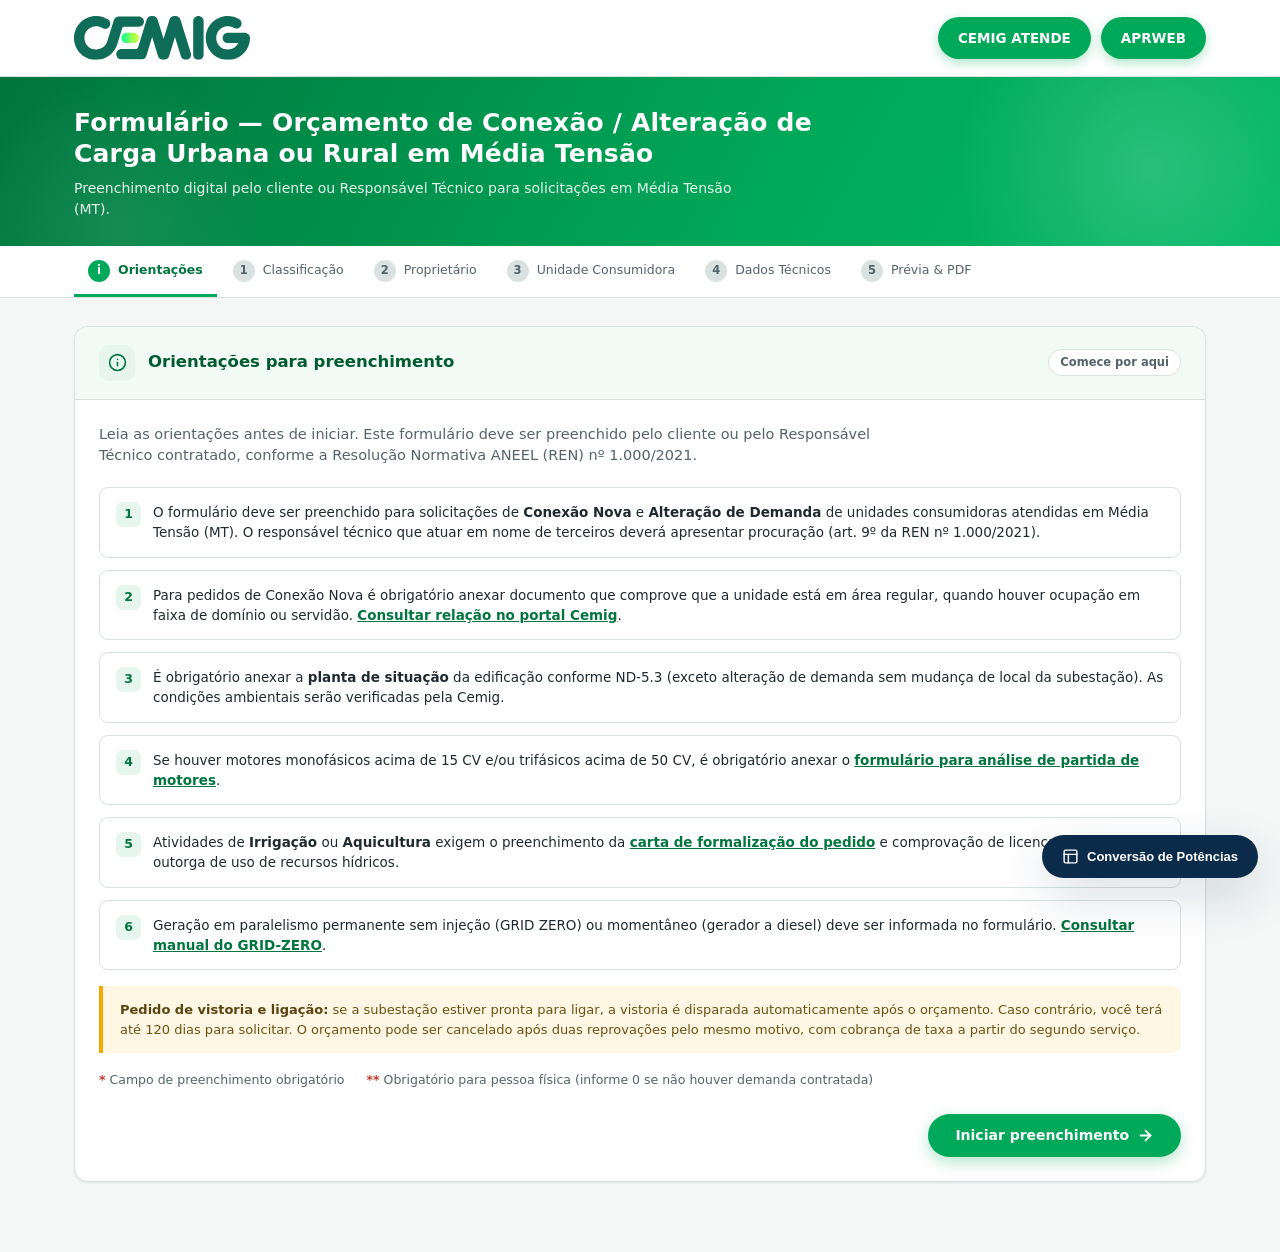
==== commit ae244894: "atualização de links" ====
--- a/index.html
+++ b/index.html
@@ -12,14 +12,13 @@
 <header class="site"><div class="wrap">
   <a href="#" class="logo"><img src="assets/logo-cemig.svg" alt="Cemig" height="44"></a>
   <div style="display:flex;gap:10px">
-    <a href="https://www.atendimento.cemig.com.br/" target="_blank" rel="noopener" class="header-cta">CEMIG ATENDE</a>
+    <a href="https://atende.cemig.com.br/Login" target="_blank" rel="noopener" class="header-cta">CEMIG ATENDE</a>
     <a href="https://partapr.cemig.com.br/PARTAPR/SelecaoModulo.aspx" target="_blank" rel="noopener" class="header-cta">APRWEB</a>
   </div>
 </div></header>
 
 <section class="service-hero"><div class="wrap">
-  <div class="breadcrumb"><a href="#">Como solicitar serviços</a><span>›</span><a href="#">Ligação Nova e Aumento de Carga</a><span>›</span>Orçamento de Conexão em Média Tensão</div>
-  <h1>Formulário — Orçamento de Conexão / Alteração de Carga Urbana ou Rural em Média Tensão</h1>
+<h1>Formulário — Orçamento de Conexão / Alteração de Carga Urbana ou Rural em Média Tensão</h1>
   <p class="sub">Preenchimento digital pelo cliente ou Responsável Técnico para solicitações em Média Tensão (MT).</p>
 </div></section>
 
@@ -45,11 +44,11 @@
       <p class="intro-lead">Leia as orientações antes de iniciar. Este formulário deve ser preenchido pelo cliente ou pelo Responsável Técnico contratado, conforme a Resolução Normativa ANEEL (REN) nº 1.000/2021.</p>
       <ul class="orient-list">
         <li><span class="bullet">1</span><div>O formulário deve ser preenchido para solicitações de <strong>Conexão Nova</strong> e <strong>Alteração de Demanda</strong> de unidades consumidoras atendidas em Média Tensão (MT). O responsável técnico que atuar em nome de terceiros deverá apresentar procuração (art. 9º da REN nº 1.000/2021).</div></li>
-        <li><span class="bullet">2</span><div>Para pedidos de Conexão Nova é obrigatório anexar documento que comprove que a unidade está em área regular, quando houver ocupação em faixa de domínio ou servidão. <a href="https://www.cemig.com.br/atendimento/ligacao-nova-e-aumento-de-carga/" target="_blank" rel="noopener">Consultar relação no portal Cemig</a>.</div></li>
+        <li><span class="bullet">2</span><div>Para pedidos de Conexão Nova é obrigatório anexar documento que comprove que a unidade está em área regular, quando houver ocupação em faixa de domínio ou servidão. <a href="https://www.cemig.com.br/como-solicitar-os-principais-servicos/ligacao-nova-e-aumento-de-carga/prazo-para-a-ligacao-nova-da-energia/" target="_blank" rel="noopener">Consultar relação no portal Cemig</a>.</div></li>
         <li><span class="bullet">3</span><div>É obrigatório anexar a <strong>planta de situação</strong> da edificação conforme ND-5.3 (exceto alteração de demanda sem mudança de local da subestação). As condições ambientais serão verificadas pela Cemig.</div></li>
-        <li><span class="bullet">4</span><div>Se houver motores monofásicos acima de 15 CV e/ou trifásicos acima de 50 CV, é obrigatório anexar o <a href="https://www.cemig.com.br/wp-content/uploads/2021/06/Formulario_Partida_Motores.xls" target="_blank" rel="noopener">formulário para análise de partida de motores</a>.</div></li>
-        <li><span class="bullet">5</span><div>Atividades de <strong>Irrigação</strong> ou <strong>Aquicultura</strong> exigem o preenchimento da <a href="https://www.cemig.com.br/wp-content/uploads/2025/01/formaliza_solic_desconto_irrigante_aquicultor_versao_D_portal_Cemig.docx" target="_blank" rel="noopener">carta de formalização do pedido</a> e comprovação de licença ambiental e outorga de uso de recursos hídricos.</div></li>
-        <li><span class="bullet">6</span><div>Geração em paralelismo permanente sem injeção (GRID ZERO) ou momentâneo (gerador a diesel) deve ser informada no formulário. <a href="https://www.cemig.com.br/mini-e-microgeracao-distribuida/" target="_blank" rel="noopener">Consultar manual do GRID-ZERO</a>.</div></li>
+        <li><span class="bullet">4</span><div>Se houver motores monofásicos acima de 15 CV e/ou trifásicos acima de 50 CV, é obrigatório anexar o <a href="https://www.cemig.com.br/wp-content/uploads/2025/10/Formulario_Partida_Motores.xls" target="_blank" rel="noopener">formulário para análise de partida de motores</a>.</div></li>
+        <li><span class="bullet">5</span><div>Atividades de <strong>Irrigação</strong> ou <strong>Aquicultura</strong> exigem o preenchimento da <a href="https://www.cemig.com.br/wp-content/uploads/2025/10/formaliza_solic_desconto_irrigante_aquicultor_versao_D_portal_Cemig.docx" target="_blank" rel="noopener">carta de formalização do pedido</a> e comprovação de licença ambiental e outorga de uso de recursos hídricos.</div></li>
+        <li><span class="bullet">6</span><div>Geração em paralelismo permanente sem injeção (GRID ZERO) ou momentâneo (gerador a diesel) deve ser informada no formulário. <a href="https://www.cemig.com.br/geracao-distribuida/manual-de-geracao-distribuida/" target="_blank" rel="noopener">Consultar manual do GRID-ZERO</a>.</div></li>
       </ul>
       <div class="callout"><strong>Pedido de vistoria e ligação:</strong> se a subestação estiver pronta para ligar, a vistoria é disparada automaticamente após o orçamento. Caso contrário, você terá até 120 dias para solicitar. O orçamento pode ser cancelado após duas reprovações pelo mesmo motivo, com cobrança de taxa a partir do segundo serviço.</div>
       <div class="legend"><span><b>*</b> Campo de preenchimento obrigatório</span><span><b>**</b> Obrigatório para pessoa física (informe 0 se não houver demanda contratada)</span></div>
@@ -81,10 +80,9 @@
         <div class="conditional-tag"><svg viewBox="0 0 24 24" width="13" height="13" fill="none" stroke="currentColor" stroke-width="2.5" stroke-linecap="round"><path d="M13 2L3 14h9l-1 8 10-12h-9l1-8z"/></svg>Campo dependente da finalidade</div>
         <div class="field"><label id="instalLabel">Informe o número da instalação <span class="req">*</span></label><input type="text" data-k="numInstalacao" placeholder="Nº da instalação"></div>
       </div>
-      <div class="grid cols-3" style="margin-top:16px">
-        <div class="field"><label>Número da ART/TRT do Projeto</label><input type="text" data-k="artTrt" placeholder="Ex.: 0000000000000"></div>
-        <div class="field"><label>Telefone do RT — Celular</label><input type="tel" data-k="rtCelular" placeholder="(31) 90000-0000"></div>
-        <div class="field"><label>Telefone do RT — Fixo</label><input type="tel" data-k="rtFixo" placeholder="(31) 0000-0000"></div>
+      <div class="grid cols-2" style="margin-top:16px">
+        <div class="field"><label>Telefone do RT — Celular</label><input type="tel" data-k="rtCelular" placeholder="(31) 90000-0000" onblur="onTel('rtCelular')"><span id="status-rtCelular" class="cep-status"></span></div>
+        <div class="field"><label>Telefone do RT — Fixo</label><input type="tel" data-k="rtFixo" placeholder="(31) 0000-0000" onblur="onTel('rtFixo')"><span id="status-rtFixo" class="cep-status"></span></div>
       </div>
       <div class="form-nav"><button class="btn btn-ghost" onclick="goTo(0)"><svg viewBox="0 0 24 24" fill="none" stroke="currentColor" stroke-width="2.5" stroke-linecap="round" stroke-linejoin="round"><line x1="19" y1="12" x2="5" y2="12"/><polyline points="12 19 5 12 12 5"/></svg>Voltar</button>
         <span class="progress-mini">Etapa 1 de 5</span>
@@ -100,12 +98,12 @@
       <h2>2. Dados do Proprietário</h2><span class="step-tag">Etapa 2 de 5</span></div>
     <div class="card-body">
       <div class="grid cols-2">
+        <div class="field"><label>CPF / CNPJ <span class="req">*</span></label><input type="text" id="f_cpfcnpj" data-k="cpfCnpj" placeholder="000.000.000-00" oninput="onCpfCnpj()"><span class="field-note" id="cpfMsg"></span></div>
         <div class="field span-2"><label>Nome Completo ou Razão Social <span class="req">*</span></label><input type="text" data-k="nome" placeholder="Nome completo ou razão social"></div>
-        <div class="field"><label>CPF / CNPJ <span class="req">*</span></label><input type="text" id="f_cpfcnpj" data-k="cpfCnpj" placeholder="000.000.000-00" oninput="onCpfCnpj()"><span class="field-note" id="cpfMsg"></span></div>
-        <div class="field"><label>Telefone do cliente <span class="req">*</span></label><input type="tel" data-k="telCliente" placeholder="(31) 90000-0000"></div>
-        <div class="field"><label>E-mail do cliente</label><input type="email" data-k="emailCliente" placeholder="email@exemplo.com"></div>
-        <div class="field"><label>Telefone do solicitante</label><input type="tel" data-k="telSolicitante" placeholder="(31) 90000-0000"></div>
-        <div class="field"><label>E-mail do solicitante</label><input type="email" data-k="emailSolicitante" placeholder="email@exemplo.com"></div>
+        <div class="field"><label>Telefone do cliente <span class="req">*</span></label><input type="tel" data-k="telCliente" placeholder="(31) 90000-0000" onblur="onTel('telCliente')"><span id="status-telCliente" class="cep-status"></span></div>
+        <div class="field"><label>E-mail do cliente</label><input type="email" data-k="emailCliente" placeholder="email@exemplo.com" onblur="onEmail('emailCliente')"><span id="status-emailCliente" class="cep-status"></span></div>
+        <div class="field"><label>Telefone do solicitante</label><input type="tel" data-k="telSolicitante" placeholder="(31) 90000-0000" onblur="onTel('telSolicitante')"><span id="status-telSolicitante" class="cep-status"></span></div>
+        <div class="field"><label>E-mail do solicitante</label><input type="email" data-k="emailSolicitante" placeholder="email@exemplo.com" onblur="onEmail('emailSolicitante')"><span id="status-emailSolicitante" class="cep-status"></span></div>
       </div>
 
       <div class="subhead">3. E-mail ou Endereço para Correspondência / Entrega da Conta</div>
@@ -120,7 +118,7 @@
       <div class="grid cols-2" style="margin-top:16px">
         <div class="field"><label>Como deseja receber a correspondência?</label>
           <select data-k="formaCorresp" onchange="onCorresp()"><option value="">Selecione…</option><option>E-mail</option><option>Endereço</option><option>Agência Correios(Caixa Postal)</option></select></div>
-        <div class="field" id="correspEmailBox" style="display:none"><label>Informar e-mail</label><input type="email" data-k="emailCorresp" placeholder="email@exemplo.com"></div>
+        <div class="field" id="correspEmailBox" style="display:none"><label>Informar e-mail</label><input type="email" data-k="emailCorresp" placeholder="email@exemplo.com" onblur="onEmail('emailCorresp')"><span id="status-emailCorresp" class="cep-status"></span></div>
       </div>
 
       <div id="endCorrespBox" style="display:none">
@@ -131,7 +129,7 @@
             <div class="field"><label>Nº</label><input type="text" data-k="ec_num"></div>
             <div class="field span-2"><label>Complemento</label><input type="text" data-k="ec_compl"></div>
             <div class="field"><label>Bairro / Distrito</label><input type="text" data-k="ec_bairro"></div>
-            <div class="field"><label>CEP</label><input type="text" data-k="ec_cep" placeholder="00000-000"></div>
+            <div class="field"><label>CEP</label><input type="text" data-k="ec_cep" placeholder="00000-000" onblur="onCEP('ec')"><span id="cep-status-ec" class="cep-status"></span></div>
             <div class="field span-2"><label>Município</label><input type="text" data-k="ec_municipio"></div>
             <div class="field"><label>Estado</label><input type="text" data-k="ec_estado" value="MG"></div>
           </div>
@@ -162,9 +160,9 @@
       <div id="irrigacaoAlert"></div>
 
       <div class="grid cols-4" style="margin-top:16px">
-        <div class="field"><label>CEP <span class="req">*</span></label><input type="text" data-k="uc_cep" placeholder="00000-000"></div>
         <div class="field"><label>Localização <span class="req">*</span></label>
           <select id="f_localizacao" data-k="localizacao" onchange="onLocalizacao()"><option value="">Selecione…</option><option>Urbana</option><option>Rural</option></select></div>
+        <div class="field"><label>CEP <span class="req">*</span></label><input type="text" data-k="uc_cep" placeholder="00000-000" onblur="onCEP('uc')"><span id="cep-status-uc" class="cep-status"></span></div>
         <div class="field"><label>Município <span class="req">*</span></label><input type="text" data-k="uc_municipio"></div>
         <div class="field"><label>Estado <span class="req">*</span></label><input type="text" data-k="uc_estado" value="MG"></div>
       </div>
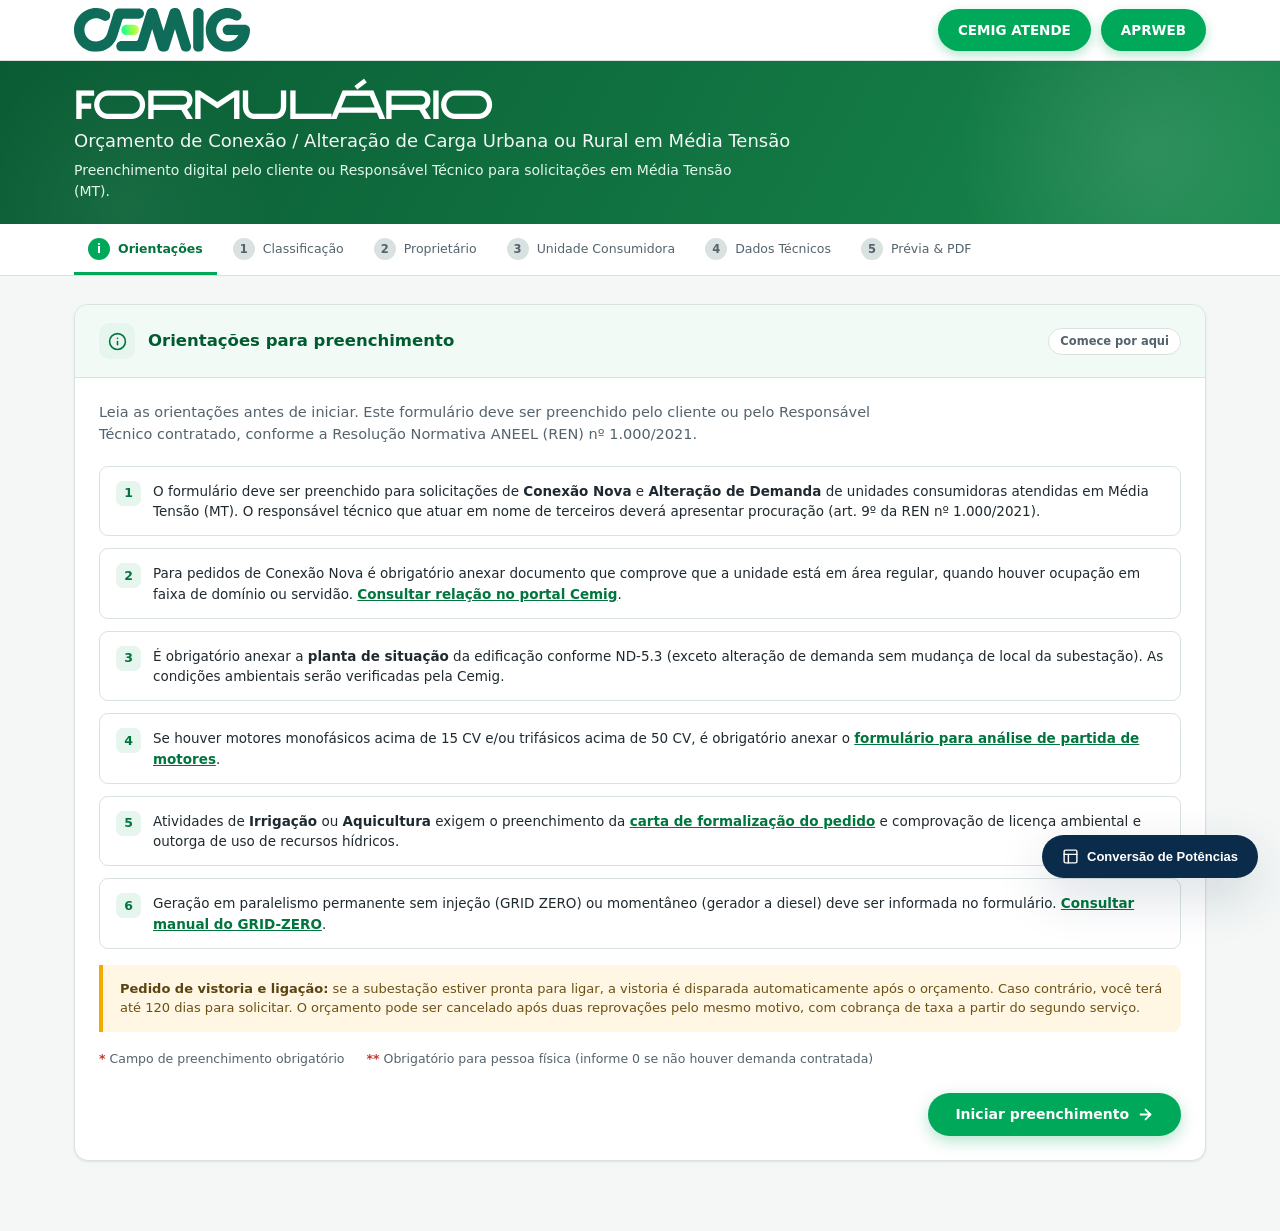
==== commit c36258ca: "redesign do header, fonte SS Broad, trava 300kVA, coordenadas com mudanca de local e UTM duplo, ajus" ====
--- a/index.html
+++ b/index.html
@@ -18,7 +18,10 @@
 </div></header>
 
 <section class="service-hero"><div class="wrap">
-<h1>Formulário — Orçamento de Conexão / Alteração de Carga Urbana ou Rural em Média Tensão</h1>
+<h1 class="hero-title">
+  <span class="hero-title-main font-ssbroad">Formulário</span>
+  <span class="hero-title-sub">Orçamento de Conexão / Alteração de Carga Urbana ou Rural em Média Tensão</span>
+</h1>
   <p class="sub">Preenchimento digital pelo cliente ou Responsável Técnico para solicitações em Média Tensão (MT).</p>
 </div></section>
 
@@ -169,18 +172,24 @@
 
       <div class="subhead">Coordenadas do local de atendimento</div>
       <p class="field-note" id="coordHint" style="margin-bottom:12px">Informe as coordenadas do local de atendimento.</p>
+      <div class="field" id="mudancaLocalBox" style="display:none;margin-bottom:12px">
+        <label>Haverá mudança do local da subestação? <span class="req">*</span></label>
+        <select id="f_mudancaLocal" data-k="mudancaLocal" onchange="onMudancaLocal()">
+          <option value="">Selecione…</option><option>Sim</option><option>Não</option>
+        </select>
+      </div>
       <div class="grid cols-4">
         <div class="field"><label>Fuso</label><select data-k="fuso"><option value="">—</option><option>22°</option><option>23°</option><option>24°</option></select></div>
         <div class="field"><label id="latLabel">Latitude <span class="req">*</span></label><input type="number" step="any" data-k="latitude" placeholder="-19.92" oninput="onCoord()"></div>
         <div class="field"><label id="lonLabel">Longitude <span class="req">*</span></label><input type="number" step="any" data-k="longitude" placeholder="-43.94" oninput="onCoord()"></div>
-        <div class="field"><label>Coordenada em UTM</label><input type="text" data-k="utm" placeholder="(opcional)"></div>
-      </div>
-      <!-- coordenadas novas (quando não é conexão nova) -->
+        <div class="field"><label>Coordenada em UTM</label><input type="text" data-k="utm" placeholder="(calculado)" readonly></div>
+      </div>
+      <!-- coordenadas novas (quando há mudança de local) -->
       <div class="grid cols-4" id="coordNovaBox" style="display:none;margin-top:12px">
         <div class="field"></div>
         <div class="field"><label>Latitude nova <span class="req">*</span></label><input type="number" step="any" data-k="latitudeNova" placeholder="-19.92" oninput="onCoord()"></div>
         <div class="field"><label>Longitude nova <span class="req">*</span></label><input type="number" step="any" data-k="longitudeNova" placeholder="-43.94" oninput="onCoord()"></div>
-        <div class="field"></div>
+        <div class="field"><label>UTM (novo)</label><input type="text" data-k="utmNova" readonly placeholder="(calculado)"></div>
       </div>
       <div id="coordAlert"></div>
 
@@ -239,10 +248,24 @@
           <select id="f_tensaoMT" data-k="tensaoMT" onchange="recalcTecnico()"><option value="">Selecione…</option><option value="13.8">13,8 kV</option><option value="22">22 kV</option><option value="34.5">34,5 kV</option></select></div>
         <div class="field"><label>Subestação compartilhada (multimedição)?</label>
           <select id="f_compartilhada" data-k="compartilhada" onchange="onCompartilhada()"><option value="">Selecione…</option><option>Sim</option><option>Não</option></select></div>
-        <div class="field" id="qtdCubiculosBox" style="display:none"><label>Quantos cubículos?</label><input type="number" min="1" data-k="qtdCubiculos" placeholder="Ex.: 2"></div>
+        <div class="field" id="qtdCubiculosBox" style="display:none"><label>Quantos cubículos?</label><input type="number" min="1" data-k="qtdCubiculos" placeholder="Ex.: 2" oninput="sincronizarCubiculos()"></div>
       </div>
       <div id="compartilhadaAlert"></div>
 
+      <div id="cubiculosBox" style="display:none">
+        <div class="subhead">Cubículos da Subestação Compartilhada</div>
+        <div id="cubiculosCards"></div>
+      </div>
+
+      <div id="blocoTecnicoIndividual">
+      <div id="blocoTotaisConsolidados" style="display:none">
+        <div class="subhead">Totais Consolidados (Cubículos)</div>
+        <div class="grid cols-2">
+          <div class="field"><label>Soma dos transformadores (kVA)</label><input type="text" id="totConsolidadoTrafos" readonly></div>
+          <div class="field"><label>Soma das demandas (kW)</label><input type="text" id="totConsolidadoDemanda" readonly></div>
+        </div>
+      </div>
+      <div id="blocoTrafosIndividual">
       <!-- TRANSFORMADORES -->
       <div class="subhead">Transformador(es) <span class="req">*</span></div>
       <div class="tbl-scroll">
@@ -253,7 +276,9 @@
         </table>
       </div>
       <button class="btn-add" onclick="addTrafo()"><svg viewBox="0 0 24 24" width="15" height="15" fill="none" stroke="currentColor" stroke-width="2.5" stroke-linecap="round"><line x1="12" y1="5" x2="12" y2="19"/><line x1="5" y1="12" x2="19" y2="12"/></svg>Adicionar transformador</button>
-
+      </div>
+
+      <div id="blocoMotoresIndividual">
       <!-- MOTORES / CARGAS ESPECIAIS -->
       <div class="subhead">Motores / Cargas Especiais <span class="opt">(preencha se houver)</span></div>
       <div class="tbl-scroll">
@@ -266,6 +291,7 @@
         </table>
       </div>
       <button class="btn-add" onclick="addMotor()"><svg viewBox="0 0 24 24" width="15" height="15" fill="none" stroke="currentColor" stroke-width="2.5" stroke-linecap="round"><line x1="12" y1="5" x2="12" y2="19"/><line x1="5" y1="12" x2="19" y2="12"/></svg>Adicionar motor</button>
+      </div>
 
       <!-- Carga operante na partida — OCULTO temporariamente (a pedido) -->
       <div id="blocoCargaOperante" style="display:none">
@@ -284,6 +310,7 @@
           <div class="field"><label>Potência (Transformadores) <span class="req">*</span></label><input type="text" id="cn_pot" data-k="cn_pot" readonly></div>
           <div class="field"><label>Quantidade (Transformadores) <span class="req">*</span></label><input type="text" id="cn_qtd" data-k="cn_qtd" readonly></div>
           <div class="field"><label>Tipo de Subestação <span class="req">*</span></label><select id="cn_tipoSE" data-k="cn_tipoSE" onchange="recalcRamal()"><option value="">Selecione…</option></select></div>
+          <div class="field span-full"><div class="se-gallery" id="seGallery_nova"></div></div>
         </div>
       </div>
       <div id="blocoAlteracao" style="display:none">
@@ -298,12 +325,15 @@
           <div class="field"><label>Haverá troca do tipo de subestação? <span class="req">*</span></label>
             <select id="alt_troca" data-k="alt_troca" onchange="onTrocaSE()"><option value="">Selecione…</option><option>Sim</option><option>Não</option></select></div>
           <div class="field" id="alt_tipoAtualBox"><label id="alt_tipoAtualLbl">Tipo de Subestação atual <span class="req">*</span></label>
-            <select id="alt_tipoAtual" data-k="alt_tipoAtual" onchange="recalcRamal()"><option value="">Selecione…</option><option>Subestação Nº 1</option><option>Subestação Nº 2</option><option>Subestação Nº 4</option><option>Subestação Nº 5</option><option>Subestação Nº 6</option><option>Subestação Nº 8</option></select></div>
+            <select id="alt_tipoAtual" data-k="alt_tipoAtual" onchange="recalcRamal()"><option value="">Selecione…</option></select></div>
+          <div class="field span-full"><div class="se-gallery" id="seGallery_atual"></div></div>
           <div class="field" id="alt_tipoParaBox" style="display:none"><label>Tipo de Subestação (Para) <span class="req">*</span></label>
             <select id="alt_tipoPara" data-k="alt_tipoPara" onchange="recalcRamal()"><option value="">Selecione…</option></select></div>
-        </div>
-      </div>
-
+          <div class="field span-full" id="seGalleryBox_para" style="display:none"><div class="se-gallery" id="seGallery_para"></div></div>
+        </div>
+      </div>
+
+      <div id="blocoTarifacaoDemanda">
       <!-- Tarifa monômia -->
       <div class="subhead">Tarifação e Demanda</div>
       <div class="grid cols-3">
@@ -317,12 +347,26 @@
       <div id="monomiaAlert"></div>
 
       <div class="grid cols-2" id="demandaBox" style="margin-top:16px">
-        <div class="field"><label id="dem1Lbl">Demanda contratada (kW) <span class="req">*</span></label><input type="number" step="any" data-k="demanda1" oninput="recalcTecnico()"></div>
-        <div class="field" id="dem2Box"><label id="dem2Lbl">Demanda futura (kW) <span class="req">*</span></label><input type="number" step="any" data-k="demanda2" oninput="recalcTecnico()"></div>
-        <div class="field" id="dem3Box" style="display:none"><label id="dem3Lbl">Demanda fora de ponta (kW)</label><input type="number" step="any" data-k="demanda3"></div>
-        <div class="field" id="dem4Box" style="display:none"><label id="dem4Lbl">Fora ponta futura (kW)</label><input type="number" step="any" data-k="demanda4"></div>
+        <div class="field" id="box_dem_atual"            style="display:none"><label id="lbl_dem_atual"></label><input type="number" step="any" data-k="dem_atual" oninput="recalcTecnico()"></div>
+        <div class="field" id="box_dem_futura"           style="display:none"><label id="lbl_dem_futura"></label><input type="number" step="any" data-k="dem_futura" oninput="recalcTecnico()"></div>
+        <div class="field" id="box_dem_ponta_atual"      style="display:none"><label id="lbl_dem_ponta_atual"></label><input type="number" step="any" data-k="dem_ponta_atual" oninput="recalcTecnico()"></div>
+        <div class="field" id="box_dem_ponta_futura"     style="display:none"><label id="lbl_dem_ponta_futura"></label><input type="number" step="any" data-k="dem_ponta_futura" oninput="recalcTecnico()"></div>
+        <div class="field" id="box_dem_foraponta_atual"  style="display:none"><label id="lbl_dem_foraponta_atual"></label><input type="number" step="any" data-k="dem_foraponta_atual" oninput="recalcTecnico()"></div>
+        <div class="field" id="box_dem_foraponta_futura" style="display:none"><label id="lbl_dem_foraponta_futura"></label><input type="number" step="any" data-k="dem_foraponta_futura" oninput="recalcTecnico()"></div>
       </div>
       <div id="demandaAlert"></div>
+
+      <div id="escalonadaBox" style="display:none">
+        <div class="subhead">Demanda Escalonada</div>
+        <div class="tbl-scroll">
+          <table class="tbl" id="escalonadaTbl">
+            <thead id="escalonadaHead"></thead>
+            <tbody id="escalonadaBody"></tbody>
+          </table>
+        </div>
+        <button class="btn-add" onclick="addEscalonada()"><svg viewBox="0 0 24 24" width="15" height="15" fill="none" stroke="currentColor" stroke-width="2.5" stroke-linecap="round"><line x1="12" y1="5" x2="12" y2="19"/><line x1="5" y1="12" x2="19" y2="12"/></svg>Adicionar etapa de demanda</button>
+      </div>
+      </div>
 
       <!-- Geração -->
       <div class="subhead">Geração e Baixa Tensão</div>
@@ -336,6 +380,7 @@
         <div class="field"><label>Possui unidades consumidoras de Baixa Tensão (BT) na mesma propriedade? <span class="req">*</span></label>
           <select data-k="btMesmaProp"><option value="">Selecione…</option><option>Sim</option><option>Não</option></select></div>
       </div>
+      </div>
 
       <!-- RAMAL DE ENTRADA (galeria visual) -->
       <div class="subhead">Ramal de Entrada <span class="req">*</span></div>
@@ -383,6 +428,7 @@
 
 <script src="js/calculo.js"></script>
 <script src="js/dados.js"></script>
+<script src="js/subestacoes-b64.js"></script>
 <script src="js/app.js"></script>
 </body>
 </html>
--- a/css/estilos.css
+++ b/css/estilos.css
@@ -1,3 +1,12 @@
+@font-face{
+  font-family:'SS Broad';
+  src:url('ssbroad.otf') format('opentype');
+  font-weight:normal;
+  font-style:normal;
+  font-display:swap;
+}
+.font-ssbroad{font-family:'SS Broad',var(--font);}
+
 :root{
   --cemig-green:#00A859;--cemig-green-dark:#00753D;--cemig-green-700:#005C30;
   --cemig-green-soft:#E6F6EE;--cemig-green-soft-2:#F2FAF6;--cemig-blue:#0B2B4B;
@@ -17,23 +26,25 @@
 .util-bar a:hover{opacity:1;text-decoration:underline}
 .util-bar .divider{width:1px;height:14px;background:rgba(255,255,255,.25)}
 header.site{background:var(--white);border-bottom:1px solid var(--line);position:sticky;top:0;z-index:40}
-header.site .wrap{max-width:1180px;margin:0 auto;padding:16px 24px;display:flex;align-items:center;justify-content:space-between;gap:24px}
+header.site .wrap{max-width:1180px;margin:0 auto;padding:8px 24px;display:flex;align-items:center;justify-content:space-between;gap:24px}
 .logo{display:flex;align-items:center;gap:11px;text-decoration:none}
-.logo .mark{width:42px;height:42px;border-radius:11px;background:linear-gradient(135deg,var(--cemig-green),var(--cemig-green-dark));display:grid;place-items:center;color:#fff;font-weight:800;font-size:20px;box-shadow:0 4px 12px rgba(0,168,89,.35);position:relative;overflow:hidden}
+.logo .mark{width:32px;height:32px;border-radius:9px;background:linear-gradient(135deg,var(--cemig-green),var(--cemig-green-dark));display:grid;place-items:center;color:#fff;font-weight:800;font-size:16px;box-shadow:0 4px 12px rgba(0,168,89,.35);position:relative;overflow:hidden}
 .logo .mark::after{content:"";position:absolute;inset:0;background:radial-gradient(circle at 70% 20%,rgba(255,255,255,.35),transparent 55%)}
-.logo .word{font-size:25px;font-weight:800;color:var(--cemig-green-dark);letter-spacing:.5px}
+.logo .word{font-size:21px;font-weight:800;color:var(--cemig-green-dark);letter-spacing:.5px}
 .logo .word small{display:block;font-size:10.5px;font-weight:600;color:var(--ink-soft);letter-spacing:1.5px;text-transform:uppercase}
 .logo-note{font-size:10px;color:var(--ink-soft);background:var(--amber-soft);border:1px dashed var(--amber);padding:3px 8px;border-radius:6px;margin-left:8px}
 .header-cta{background:var(--cemig-green);color:#fff;border:none;font-weight:700;font-size:13.5px;padding:11px 20px;border-radius:999px;cursor:pointer;text-decoration:none;box-shadow:0 4px 12px rgba(0,168,89,.3);transition:.18s}
 .header-cta:hover{background:var(--cemig-green-dark);transform:translateY(-1px)}
-.service-hero{background:linear-gradient(120deg,var(--cemig-green-dark),var(--cemig-green) 60%,#00b865);color:#fff;position:relative;overflow:hidden}
-.service-hero::before{content:"";position:absolute;right:-80px;top:-120px;width:420px;height:420px;border-radius:50%;background:radial-gradient(circle,rgba(255,255,255,.16),transparent 65%)}
-.service-hero::after{content:"";position:absolute;left:-60px;bottom:-160px;width:360px;height:360px;border-radius:50%;background:radial-gradient(circle,rgba(255,255,255,.08),transparent 60%)}
-.service-hero .wrap{max-width:1180px;margin:0 auto;padding:30px 24px 26px;position:relative;z-index:1}
+.service-hero{background:linear-gradient(120deg,#0a5c34,#137a45 70%,#1a8a4f);color:#fff;position:relative;overflow:hidden}
+.service-hero::before{content:"";position:absolute;right:-80px;top:-120px;width:420px;height:420px;border-radius:50%;background:radial-gradient(circle,rgba(255,255,255,.10),transparent 65%)}
+.service-hero::after{content:"";position:absolute;left:-60px;bottom:-160px;width:360px;height:360px;border-radius:50%;background:radial-gradient(circle,rgba(255,255,255,.05),transparent 60%)}
+.service-hero .wrap{max-width:1180px;margin:0 auto;padding:26px 24px 22px;position:relative;z-index:1}
 .breadcrumb{font-size:12.5px;color:#cdeedd;margin-bottom:12px}
 .breadcrumb a{color:#cdeedd;text-decoration:none}
 .breadcrumb span{opacity:.7;margin:0 7px}
-.service-hero h1{font-size:25px;font-weight:800;letter-spacing:.2px;max-width:820px;line-height:1.25}
+.hero-title{display:flex;flex-direction:column;gap:4px;margin:0}
+.hero-title-main{font-size:38px;line-height:1;letter-spacing:1px}
+.hero-title-sub{font-size:18px;font-weight:300;line-height:1.3;max-width:760px;opacity:.95}
 .service-hero .sub{margin-top:8px;font-size:14px;color:#e3f7ec;max-width:680px}
 .stepper-bar{background:var(--white);border-bottom:1px solid var(--line);position:sticky;top:75px;z-index:30}
 .stepper{max-width:1180px;margin:0 auto;padding:0 24px;display:flex;gap:2px;overflow-x:auto}
@@ -88,6 +99,8 @@
 .field-note{font-size:11.5px;color:var(--ink-soft)}
 .field-ok{font-size:11.5px;color:var(--cemig-green-dark);font-weight:600}
 .field-err{font-size:11.5px;color:var(--danger);font-weight:600}
+.cep-status{font-size:12px;color:var(--ink-soft);margin-left:6px}
+.cep-status.err{color:#c0392b}
 .conditional{border:1px dashed var(--line-strong);background:var(--cemig-green-soft-2);border-radius:var(--radius-sm);padding:16px;margin-top:14px}
 .conditional-tag{font-size:10.5px;font-weight:700;text-transform:uppercase;letter-spacing:.6px;color:var(--cemig-green-dark);margin-bottom:11px;display:flex;align-items:center;gap:6px}
 .radio-row,.check-row{display:flex;gap:10px;flex-wrap:wrap}
@@ -112,7 +125,7 @@
 .btn-add:hover{background:var(--cemig-green-soft-2)}
 .btn-del{background:var(--danger-soft);color:var(--danger);border:none;border-radius:7px;width:30px;height:30px;cursor:pointer;font-size:16px;display:grid;place-items:center;transition:.15s}
 .btn-del:hover{background:var(--danger);color:#fff}
-.ramal-gallery{display:grid;grid-template-columns:repeat(auto-fill,minmax(280px,1fr));gap:16px;margin-top:8px}
+.ramal-gallery{display:grid;grid-template-columns:repeat(auto-fill,minmax(420px,1fr));gap:16px;margin-top:8px}
 .ramal-card{border:2px solid var(--line);border-radius:var(--radius);overflow:hidden;cursor:pointer;transition:.18s;background:#fff;display:flex;flex-direction:column}
 .ramal-card:hover{border-color:var(--cemig-green);box-shadow:var(--shadow-md);transform:translateY(-2px)}
 .ramal-card.selected{border-color:var(--cemig-green);box-shadow:0 0 0 4px rgba(0,168,89,.15)}
@@ -122,6 +135,16 @@
 .ramal-card.selected .check{display:grid}
 .ramal-card .desc{padding:12px 14px;font-size:12px;color:var(--ink-soft);line-height:1.5;flex:1}
 .ramal-card .desc b{color:var(--ink)}
+
+.se-gallery{display:grid;grid-template-columns:repeat(auto-fill,minmax(200px,1fr));gap:10px;margin-top:10px}
+.se-card{border:2px solid var(--line);border-radius:var(--radius-sm);overflow:visible;cursor:pointer;transition:.18s;background:#fff;text-align:center;position:relative}
+.se-card:hover{border-color:var(--cemig-green);box-shadow:var(--shadow-md);transform:translateY(-2px)}
+.se-card.selected{border-color:var(--cemig-green);box-shadow:0 0 0 4px rgba(0,168,89,.15)}
+.se-card img{width:100%;height:150px;object-fit:contain;background:#fff;display:block;padding:6px;border-radius:var(--radius-sm) var(--radius-sm) 0 0}
+.se-card .lbl{padding:6px 8px;font-size:11.5px;font-weight:700;color:var(--ink)}
+.se-info{position:absolute;top:8px;right:8px;width:20px;height:20px;border-radius:50%;background:rgba(31,42,48,.78);color:#fff;font-size:12px;font-weight:700;font-style:italic;font-family:Georgia,serif;display:flex;align-items:center;justify-content:center;z-index:2;cursor:help}
+.se-tooltip{position:absolute;bottom:calc(100% + 10px);left:50%;transform:translateX(-50%);width:240px;background:var(--ink);color:#fff;font-style:normal;font-weight:400;font-size:11.5px;line-height:1.5;text-align:left;padding:10px 12px;border-radius:8px;box-shadow:var(--shadow-md);opacity:0;visibility:hidden;transition:opacity .18s,visibility .18s;z-index:30;pointer-events:none}
+.se-card:hover .se-tooltip{opacity:1;visibility:visible}
 .ramal-empty{padding:30px;text-align:center;color:var(--ink-soft);font-size:13.5px;border:1px dashed var(--line-strong);border-radius:var(--radius-sm);background:var(--cemig-green-soft-2)}
 .form-nav{display:flex;justify-content:space-between;align-items:center;gap:16px;margin-top:24px}
 .btn{font-family:var(--font);font-weight:700;font-size:14px;border-radius:999px;cursor:pointer;padding:12px 26px;border:1.5px solid transparent;transition:.18s;display:inline-flex;align-items:center;gap:8px}
@@ -156,11 +179,16 @@
 @media(max-width:760px){
   .grid.cols-2,.grid.cols-3,.grid.cols-4{grid-template-columns:1fr}
   .field.span-2,.field.span-3{grid-column:auto}
-  .service-hero h1{font-size:20px}.logo .word{font-size:20px}
+  .hero-title-main{font-size:32px}.hero-title-sub{font-size:15px}.logo .word{font-size:18px}
   .stepper-bar{position:static}.pv-row .k{min-width:140px}
 }
 @media print{
-  .util-bar,header.site,.stepper-bar,.form-nav,.fab,.proto-banner,.no-print{display:none!important}
-  body{background:#fff}main{padding:0;max-width:none}
+  .util-bar,header.site,.service-hero,.stepper-bar,.form-nav,.fab,.proto-banner,.no-print{display:none!important}
+  body{background:#fff}
+  main{padding:0;max-width:none}
   .card{box-shadow:none;border:none}
+  .card-head{display:none!important}
+  .page{display:none!important}
+  .page.show{display:block!important}
+  .alert.info.no-print{display:none!important}
 }
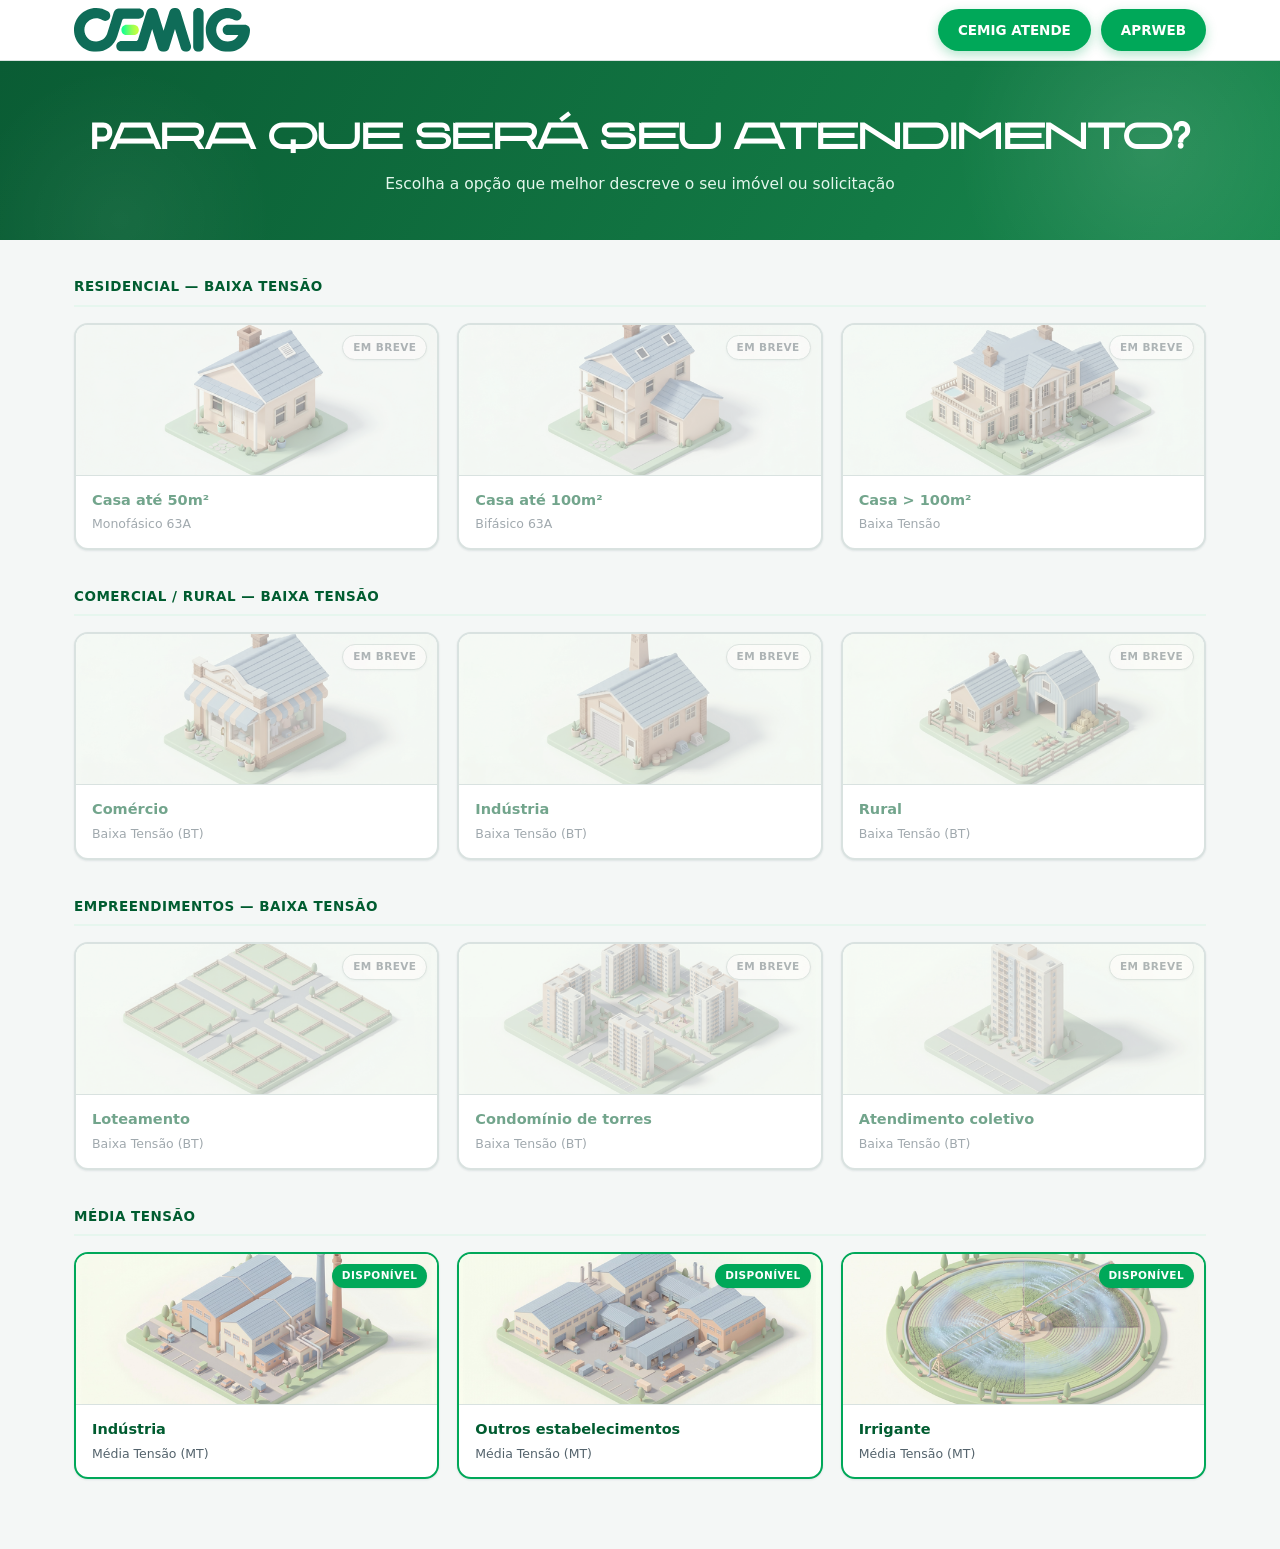
==== commit 78890de2: "portal: capa com 12 cards por tipo de atendimento, formulario MT movido para mt/, pre-preenchimento " ====
--- a/index.html
+++ b/index.html
@@ -3,11 +3,10 @@
 <head>
 <meta charset="UTF-8">
 <meta name="viewport" content="width=device-width, initial-scale=1.0">
-<title>Formulário Orçamento de Conexão MT — Cemig</title>
-<link rel="stylesheet" href="css/estilos.css">
+<title>Portal de Atendimento — Cemig</title>
+<link rel="stylesheet" href="css/portal.css">
 </head>
 <body>
-
 
 <header class="site"><div class="wrap">
   <a href="#" class="logo"><img src="assets/logo-cemig.svg" alt="Cemig" height="44"></a>
@@ -17,418 +16,134 @@
   </div>
 </div></header>
 
-<section class="service-hero"><div class="wrap">
-<h1 class="hero-title">
-  <span class="hero-title-main font-ssbroad">Formulário</span>
-  <span class="hero-title-sub">Orçamento de Conexão / Alteração de Carga Urbana ou Rural em Média Tensão</span>
-</h1>
-  <p class="sub">Preenchimento digital pelo cliente ou Responsável Técnico para solicitações em Média Tensão (MT).</p>
+<section class="portal-hero"><div class="wrap">
+  <h1 class="font-ssbroad">Para que será seu atendimento?</h1>
+  <p>Escolha a opção que melhor descreve o seu imóvel ou solicitação</p>
 </div></section>
 
-<div class="stepper-bar"><div class="stepper" id="stepper">
-  <div class="step active"><span class="num"><span>i</span></span>Orientações</div>
-  <div class="step"><span class="num"><span>1</span></span>Classificação</div>
-  <div class="step"><span class="num"><span>2</span></span>Proprietário</div>
-  <div class="step"><span class="num"><span>3</span></span>Unidade Consumidora</div>
-  <div class="step"><span class="num"><span>4</span></span>Dados Técnicos</div>
-  <div class="step"><span class="num"><span>5</span></span>Prévia &amp; PDF</div>
-</div></div>
+<main class="portal">
 
-<main>
-<!-- ============ PÁGINA 0 — ORIENTAÇÕES ============ -->
-<section class="page show" id="page-0">
-  <div class="card">
-    <div class="card-head">
-      <span class="icon"><svg viewBox="0 0 24 24" fill="none" stroke="currentColor" stroke-width="2" stroke-linecap="round" stroke-linejoin="round"><circle cx="12" cy="12" r="10"/><line x1="12" y1="16" x2="12" y2="12"/><line x1="12" y1="8" x2="12.01" y2="8"/></svg></span>
-      <h2>Orientações para preenchimento</h2>
-      <span class="step-tag">Comece por aqui</span>
-    </div>
-    <div class="card-body">
-      <p class="intro-lead">Leia as orientações antes de iniciar. Este formulário deve ser preenchido pelo cliente ou pelo Responsável Técnico contratado, conforme a Resolução Normativa ANEEL (REN) nº 1.000/2021.</p>
-      <ul class="orient-list">
-        <li><span class="bullet">1</span><div>O formulário deve ser preenchido para solicitações de <strong>Conexão Nova</strong> e <strong>Alteração de Demanda</strong> de unidades consumidoras atendidas em Média Tensão (MT). O responsável técnico que atuar em nome de terceiros deverá apresentar procuração (art. 9º da REN nº 1.000/2021).</div></li>
-        <li><span class="bullet">2</span><div>Para pedidos de Conexão Nova é obrigatório anexar documento que comprove que a unidade está em área regular, quando houver ocupação em faixa de domínio ou servidão. <a href="https://www.cemig.com.br/como-solicitar-os-principais-servicos/ligacao-nova-e-aumento-de-carga/prazo-para-a-ligacao-nova-da-energia/" target="_blank" rel="noopener">Consultar relação no portal Cemig</a>.</div></li>
-        <li><span class="bullet">3</span><div>É obrigatório anexar a <strong>planta de situação</strong> da edificação conforme ND-5.3 (exceto alteração de demanda sem mudança de local da subestação). As condições ambientais serão verificadas pela Cemig.</div></li>
-        <li><span class="bullet">4</span><div>Se houver motores monofásicos acima de 15 CV e/ou trifásicos acima de 50 CV, é obrigatório anexar o <a href="https://www.cemig.com.br/wp-content/uploads/2025/10/Formulario_Partida_Motores.xls" target="_blank" rel="noopener">formulário para análise de partida de motores</a>.</div></li>
-        <li><span class="bullet">5</span><div>Atividades de <strong>Irrigação</strong> ou <strong>Aquicultura</strong> exigem o preenchimento da <a href="https://www.cemig.com.br/wp-content/uploads/2025/10/formaliza_solic_desconto_irrigante_aquicultor_versao_D_portal_Cemig.docx" target="_blank" rel="noopener">carta de formalização do pedido</a> e comprovação de licença ambiental e outorga de uso de recursos hídricos.</div></li>
-        <li><span class="bullet">6</span><div>Geração em paralelismo permanente sem injeção (GRID ZERO) ou momentâneo (gerador a diesel) deve ser informada no formulário. <a href="https://www.cemig.com.br/geracao-distribuida/manual-de-geracao-distribuida/" target="_blank" rel="noopener">Consultar manual do GRID-ZERO</a>.</div></li>
-      </ul>
-      <div class="callout"><strong>Pedido de vistoria e ligação:</strong> se a subestação estiver pronta para ligar, a vistoria é disparada automaticamente após o orçamento. Caso contrário, você terá até 120 dias para solicitar. O orçamento pode ser cancelado após duas reprovações pelo mesmo motivo, com cobrança de taxa a partir do segundo serviço.</div>
-      <div class="legend"><span><b>*</b> Campo de preenchimento obrigatório</span><span><b>**</b> Obrigatório para pessoa física (informe 0 se não houver demanda contratada)</span></div>
-      <div class="form-nav"><span></span><button class="btn btn-primary" onclick="goTo(1)">Iniciar preenchimento<svg viewBox="0 0 24 24" fill="none" stroke="currentColor" stroke-width="2.5" stroke-linecap="round" stroke-linejoin="round"><line x1="5" y1="12" x2="19" y2="12"/><polyline points="12 5 19 12 12 19"/></svg></button></div>
-    </div>
-  </div>
-</section>
-
-<!-- ============ PÁGINA 1 — CLASSIFICAÇÃO ============ -->
-<section class="page" id="page-1">
-  <div class="card">
-    <div class="card-head">
-      <span class="icon"><svg viewBox="0 0 24 24" fill="none" stroke="currentColor" stroke-width="2" stroke-linecap="round" stroke-linejoin="round"><path d="M9 11l3 3L22 4"/><path d="M21 12v7a2 2 0 0 1-2 2H5a2 2 0 0 1-2-2V5a2 2 0 0 1 2-2h11"/></svg></span>
-      <h2>1. Classificação do Atendimento</h2><span class="step-tag">Etapa 1 de 5</span>
-    </div>
-    <div class="card-body">
-      <div class="grid cols-2">
-        <div class="field"><label>Opção de Atendimento <span class="req">*</span></label>
-          <select id="f_opcaoAtend" data-k="opcaoAtend"><option value="">Selecione…</option><option>Mercado Cativo</option><option>Mercado Livre</option></select></div>
-        <div class="field"><label>Finalidade <span class="req">*</span></label>
-          <select id="f_finalidade" data-k="finalidade" onchange="onFinalidade()"><option value="">Selecione…</option>
-            <option>Conexão Nova</option><option>Aumento de Demanda</option><option>Redução de Demanda</option>
-            <option>Adequação de Subestação</option><option>Aderir a Tarifa Monômia</option><option>Religação de Subestação</option>
-            <option>Desconexão para encerramento contratual</option><option>Alteração da tensão de fornecimento BT→MT</option>
-            <option>Migração Mercado livre sem Aumento de Carga</option><option>Migração Mercado livre com Aumento de Carga</option>
-            <option>Migração Mercado livre com Redução de Carga</option></select></div>
-      </div>
-      <div class="conditional" id="instalBox" style="display:none">
-        <div class="conditional-tag"><svg viewBox="0 0 24 24" width="13" height="13" fill="none" stroke="currentColor" stroke-width="2.5" stroke-linecap="round"><path d="M13 2L3 14h9l-1 8 10-12h-9l1-8z"/></svg>Campo dependente da finalidade</div>
-        <div class="field"><label id="instalLabel">Informe o número da instalação <span class="req">*</span></label><input type="text" data-k="numInstalacao" placeholder="Nº da instalação"></div>
-      </div>
-      <div class="grid cols-2" style="margin-top:16px">
-        <div class="field"><label>Telefone do RT — Celular</label><input type="tel" data-k="rtCelular" placeholder="(31) 90000-0000" onblur="onTel('rtCelular')"><span id="status-rtCelular" class="cep-status"></span></div>
-        <div class="field"><label>Telefone do RT — Fixo</label><input type="tel" data-k="rtFixo" placeholder="(31) 0000-0000" onblur="onTel('rtFixo')"><span id="status-rtFixo" class="cep-status"></span></div>
-      </div>
-      <div class="form-nav"><button class="btn btn-ghost" onclick="goTo(0)"><svg viewBox="0 0 24 24" fill="none" stroke="currentColor" stroke-width="2.5" stroke-linecap="round" stroke-linejoin="round"><line x1="19" y1="12" x2="5" y2="12"/><polyline points="12 19 5 12 12 5"/></svg>Voltar</button>
-        <span class="progress-mini">Etapa 1 de 5</span>
-        <button class="btn btn-primary" onclick="goTo(2)">Avançar<svg viewBox="0 0 24 24" fill="none" stroke="currentColor" stroke-width="2.5" stroke-linecap="round" stroke-linejoin="round"><line x1="5" y1="12" x2="19" y2="12"/><polyline points="12 5 19 12 12 19"/></svg></button></div>
-    </div>
-  </div>
-</section>
-
-<!-- ============ PÁGINA 2 — PROPRIETÁRIO + CORRESPONDÊNCIA ============ -->
-<section class="page" id="page-2">
-  <div class="card">
-    <div class="card-head"><span class="icon"><svg viewBox="0 0 24 24" fill="none" stroke="currentColor" stroke-width="2" stroke-linecap="round" stroke-linejoin="round"><path d="M20 21v-2a4 4 0 0 0-4-4H8a4 4 0 0 0-4 4v2"/><circle cx="12" cy="7" r="4"/></svg></span>
-      <h2>2. Dados do Proprietário</h2><span class="step-tag">Etapa 2 de 5</span></div>
-    <div class="card-body">
-      <div class="grid cols-2">
-        <div class="field"><label>CPF / CNPJ <span class="req">*</span></label><input type="text" id="f_cpfcnpj" data-k="cpfCnpj" placeholder="000.000.000-00" oninput="onCpfCnpj()"><span class="field-note" id="cpfMsg"></span></div>
-        <div class="field span-2"><label>Nome Completo ou Razão Social <span class="req">*</span></label><input type="text" data-k="nome" placeholder="Nome completo ou razão social"></div>
-        <div class="field"><label>Telefone do cliente <span class="req">*</span></label><input type="tel" data-k="telCliente" placeholder="(31) 90000-0000" onblur="onTel('telCliente')"><span id="status-telCliente" class="cep-status"></span></div>
-        <div class="field"><label>E-mail do cliente</label><input type="email" data-k="emailCliente" placeholder="email@exemplo.com" onblur="onEmail('emailCliente')"><span id="status-emailCliente" class="cep-status"></span></div>
-        <div class="field"><label>Telefone do solicitante</label><input type="tel" data-k="telSolicitante" placeholder="(31) 90000-0000" onblur="onTel('telSolicitante')"><span id="status-telSolicitante" class="cep-status"></span></div>
-        <div class="field"><label>E-mail do solicitante</label><input type="email" data-k="emailSolicitante" placeholder="email@exemplo.com" onblur="onEmail('emailSolicitante')"><span id="status-emailSolicitante" class="cep-status"></span></div>
-      </div>
-
-      <div class="subhead">3. E-mail ou Endereço para Correspondência / Entrega da Conta</div>
-      <div class="grid cols-3">
-        <div class="field"><label>Deseja escolher data de vencimento? <span class="req">*</span></label>
-          <select data-k="desejaVenc" onchange="onVenc()"><option value="">Selecione…</option><option>Sim</option><option>Não</option></select></div>
-        <div class="field" id="vencDiaBox" style="display:none"><label>Dia do vencimento</label>
-          <select data-k="diaVenc"><option value="">—</option><option>1</option><option>6</option><option>11</option><option>17</option><option>22</option><option>27</option></select></div>
-        <div class="field"><label>Modalidade da obra <span class="opt">(se houver)</span></label>
-          <select data-k="modalidadeObra"><option value="">—</option><option>PART</option><option>CEMIG</option></select></div>
-      </div>
-      <div class="grid cols-2" style="margin-top:16px">
-        <div class="field"><label>Como deseja receber a correspondência?</label>
-          <select data-k="formaCorresp" onchange="onCorresp()"><option value="">Selecione…</option><option>E-mail</option><option>Endereço</option><option>Agência Correios(Caixa Postal)</option></select></div>
-        <div class="field" id="correspEmailBox" style="display:none"><label>Informar e-mail</label><input type="email" data-k="emailCorresp" placeholder="email@exemplo.com" onblur="onEmail('emailCorresp')"><span id="status-emailCorresp" class="cep-status"></span></div>
-      </div>
-
-      <div id="endCorrespBox" style="display:none">
-        <div class="conditional" style="margin-top:16px">
-          <div class="conditional-tag">Endereço para recebimento do orçamento de conexão</div>
-          <div class="grid cols-4">
-            <div class="field span-3"><label>Rua / Av.</label><input type="text" data-k="ec_rua"></div>
-            <div class="field"><label>Nº</label><input type="text" data-k="ec_num"></div>
-            <div class="field span-2"><label>Complemento</label><input type="text" data-k="ec_compl"></div>
-            <div class="field"><label>Bairro / Distrito</label><input type="text" data-k="ec_bairro"></div>
-            <div class="field"><label>CEP</label><input type="text" data-k="ec_cep" placeholder="00000-000" onblur="onCEP('ec')"><span id="cep-status-ec" class="cep-status"></span></div>
-            <div class="field span-2"><label>Município</label><input type="text" data-k="ec_municipio"></div>
-            <div class="field"><label>Estado</label><input type="text" data-k="ec_estado" value="MG"></div>
-          </div>
+  <section class="portal-section">
+    <div class="portal-section-label">Residencial — Baixa Tensão</div>
+    <div class="portal-grid">
+      <div class="portal-card disabled">
+        <span class="badge soon">Em breve</span>
+        <div class="imgwrap"><img src="assets/portal/img_casa1.png" alt="Casa até 50m²"></div>
+        <div class="body">
+          <div class="title">Casa até 50m²</div>
+          <div class="subtitle">Monofásico 63A</div>
         </div>
       </div>
-
-      <div class="field span-full" style="margin-top:16px"><label>Conta globalizada <span class="opt">(poder público — código de débito automático globalizado da fatura)</span></label>
-        <input type="text" data-k="contaGlobalizada" placeholder="Nº da conta globalizada (se aplicável)"></div>
-
-      <div class="form-nav"><button class="btn btn-ghost" onclick="goTo(1)"><svg viewBox="0 0 24 24" fill="none" stroke="currentColor" stroke-width="2.5" stroke-linecap="round" stroke-linejoin="round"><line x1="19" y1="12" x2="5" y2="12"/><polyline points="12 19 5 12 12 5"/></svg>Voltar</button>
-        <span class="progress-mini">Etapa 2 de 5</span>
-        <button class="btn btn-primary" onclick="goTo(3)">Avançar<svg viewBox="0 0 24 24" fill="none" stroke="currentColor" stroke-width="2.5" stroke-linecap="round" stroke-linejoin="round"><line x1="5" y1="12" x2="19" y2="12"/><polyline points="12 5 19 12 12 19"/></svg></button></div>
-    </div>
-  </div>
-</section>
-<!-- ============ PÁGINA 3 — UNIDADE CONSUMIDORA ============ -->
-<section class="page" id="page-3">
-  <div class="card">
-    <div class="card-head"><span class="icon"><svg viewBox="0 0 24 24" fill="none" stroke="currentColor" stroke-width="2" stroke-linecap="round" stroke-linejoin="round"><path d="M3 9l9-7 9 7v11a2 2 0 0 1-2 2H5a2 2 0 0 1-2-2z"/><polyline points="9 22 9 12 15 12 15 22"/></svg></span>
-      <h2>4. Dados da Unidade Consumidora</h2><span class="step-tag">Etapa 3 de 5</span></div>
-    <div class="card-body">
-      <p class="field-note" style="margin-bottom:14px">Endereço do ponto de entrega.</p>
-      <div class="grid cols-2">
-        <div class="field"><label>Atividade desenvolvida na unidade <span class="req">*</span></label>
-          <select id="f_atividade" data-k="atividade" onchange="onAtividade()"><option value="">Selecione…</option></select></div>
-        <div class="field"><label>Ramo da Atividade <span class="req">*</span></label><input type="text" data-k="ramoAtividade" placeholder="Ramo da atividade"></div>
-      </div>
-      <div id="irrigacaoAlert"></div>
-
-      <div class="grid cols-4" style="margin-top:16px">
-        <div class="field"><label>Localização <span class="req">*</span></label>
-          <select id="f_localizacao" data-k="localizacao" onchange="onLocalizacao()"><option value="">Selecione…</option><option>Urbana</option><option>Rural</option></select></div>
-        <div class="field"><label>CEP <span class="req">*</span></label><input type="text" data-k="uc_cep" placeholder="00000-000" onblur="onCEP('uc')"><span id="cep-status-uc" class="cep-status"></span></div>
-        <div class="field"><label>Município <span class="req">*</span></label><input type="text" data-k="uc_municipio"></div>
-        <div class="field"><label>Estado <span class="req">*</span></label><input type="text" data-k="uc_estado" value="MG"></div>
-      </div>
-
-      <div class="subhead">Coordenadas do local de atendimento</div>
-      <p class="field-note" id="coordHint" style="margin-bottom:12px">Informe as coordenadas do local de atendimento.</p>
-      <div class="field" id="mudancaLocalBox" style="display:none;margin-bottom:12px">
-        <label>Haverá mudança do local da subestação? <span class="req">*</span></label>
-        <select id="f_mudancaLocal" data-k="mudancaLocal" onchange="onMudancaLocal()">
-          <option value="">Selecione…</option><option>Sim</option><option>Não</option>
-        </select>
-      </div>
-      <div class="grid cols-4">
-        <div class="field"><label>Fuso</label><select data-k="fuso"><option value="">—</option><option>22°</option><option>23°</option><option>24°</option></select></div>
-        <div class="field"><label id="latLabel">Latitude <span class="req">*</span></label><input type="number" step="any" data-k="latitude" placeholder="-19.92" oninput="onCoord()"></div>
-        <div class="field"><label id="lonLabel">Longitude <span class="req">*</span></label><input type="number" step="any" data-k="longitude" placeholder="-43.94" oninput="onCoord()"></div>
-        <div class="field"><label>Coordenada em UTM</label><input type="text" data-k="utm" placeholder="(calculado)" readonly></div>
-      </div>
-      <!-- coordenadas novas (quando há mudança de local) -->
-      <div class="grid cols-4" id="coordNovaBox" style="display:none;margin-top:12px">
-        <div class="field"></div>
-        <div class="field"><label>Latitude nova <span class="req">*</span></label><input type="number" step="any" data-k="latitudeNova" placeholder="-19.92" oninput="onCoord()"></div>
-        <div class="field"><label>Longitude nova <span class="req">*</span></label><input type="number" step="any" data-k="longitudeNova" placeholder="-43.94" oninput="onCoord()"></div>
-        <div class="field"><label>UTM (novo)</label><input type="text" data-k="utmNova" readonly placeholder="(calculado)"></div>
-      </div>
-      <div id="coordAlert"></div>
-
-      <!-- Bloco URBANO -->
-      <div id="blocoUrbano" style="display:none">
-        <div class="subhead">Endereço (Urbano)</div>
-        <div class="grid cols-4">
-          <div class="field span-3"><label>Endereço <span class="req">*</span></label><input type="text" data-k="urb_endereco"></div>
-          <div class="field"><label>Nº <span class="req">*</span></label><input type="text" data-k="urb_num"></div>
-          <div class="field span-2"><label>Bairro <span class="req">*</span></label><input type="text" data-k="urb_bairro"></div>
-          <div class="field span-2"><label>Complemento</label><input type="text" data-k="urb_compl"></div>
+      <div class="portal-card disabled">
+        <span class="badge soon">Em breve</span>
+        <div class="imgwrap"><img src="assets/portal/img_casa2.png" alt="Casa até 100m²"></div>
+        <div class="body">
+          <div class="title">Casa até 100m²</div>
+          <div class="subtitle">Bifásico 63A</div>
         </div>
       </div>
-      <!-- Bloco RURAL -->
-      <div id="blocoRural" style="display:none">
-        <div class="subhead">Endereço (Rural)</div>
-        <div class="grid cols-2">
-          <div class="field"><label>Distrito / Comunidade / Região <span class="req">*</span></label><input type="text" data-k="rur_distrito"></div>
-          <div class="field"><label>Nome da Propriedade <span class="req">*</span></label><input type="text" data-k="rur_propriedade"></div>
+      <div class="portal-card disabled">
+        <span class="badge soon">Em breve</span>
+        <div class="imgwrap"><img src="assets/portal/img_casa3.png" alt="Casa maior que 100m²"></div>
+        <div class="body">
+          <div class="title">Casa &gt; 100m²</div>
+          <div class="subtitle">Baixa Tensão</div>
         </div>
       </div>
-      <div class="grid cols-2" style="margin-top:16px">
-        <div class="field"><label>Ponto de Referência</label><input type="text" data-k="pontoReferencia"></div>
-        <div class="field"><label>Nº Instalação do Vizinho</label><input type="text" data-k="instalVizinho"></div>
-      </div>
+    </div>
+  </section>
 
-      <div class="subhead">Questões ambientais</div>
-      <div class="grid cols-2">
-        <div class="field"><label>A UC está inserida em Área de Preservação Permanente (APP) e/ou Unidade de Conservação?</label>
-          <select data-k="app" onchange="onAmbiental()"><option value="">Selecione…</option><option>Sim</option><option>Não</option></select></div>
-        <div class="field"><label>A UC está inserida em Reserva Legal?</label>
-          <select data-k="reservaLegal" onchange="onAmbiental()"><option value="">Selecione…</option><option>Sim</option><option>Não</option></select></div>
-      </div>
-      <div id="ambientalAlert"></div>
-
-      <div class="grid cols-2" style="margin-top:16px">
-        <div class="field span-full"><label>A subestação está pronta para ser ligada? <span class="req">*</span></label>
-          <select data-k="subPronta" onchange="onSubPronta()"><option value="">Selecione…</option><option>Sim</option><option>Não</option></select></div>
-      </div>
-      <div id="subProntaAlert"></div>
-
-      <div class="form-nav"><button class="btn btn-ghost" onclick="goTo(2)"><svg viewBox="0 0 24 24" fill="none" stroke="currentColor" stroke-width="2.5" stroke-linecap="round" stroke-linejoin="round"><line x1="19" y1="12" x2="5" y2="12"/><polyline points="12 19 5 12 12 5"/></svg>Voltar</button>
-        <span class="progress-mini">Etapa 3 de 5</span>
-        <button class="btn btn-primary" onclick="goTo(4)">Avançar<svg viewBox="0 0 24 24" fill="none" stroke="currentColor" stroke-width="2.5" stroke-linecap="round" stroke-linejoin="round"><line x1="5" y1="12" x2="19" y2="12"/><polyline points="12 5 19 12 12 19"/></svg></button></div>
-    </div>
-  </div>
-</section>
-<!-- ============ PÁGINA 4 — DADOS TÉCNICOS ============ -->
-<section class="page" id="page-4">
-  <div class="card">
-    <div class="card-head"><span class="icon"><svg viewBox="0 0 24 24" fill="none" stroke="currentColor" stroke-width="2" stroke-linecap="round" stroke-linejoin="round"><path d="M14.7 6.3a1 1 0 0 0 0 1.4l1.6 1.6a1 1 0 0 0 1.4 0l3.77-3.77a6 6 0 0 1-7.94 7.94l-6.91 6.91a2.12 2.12 0 0 1-3-3l6.91-6.91a6 6 0 0 1 7.94-7.94l-3.76 3.76z"/></svg></span>
-      <h2>5. Dados Técnicos</h2><span class="step-tag">Etapa 4 de 5</span></div>
-    <div class="card-body">
-      <div class="grid cols-3">
-        <div class="field"><label>Nível de tensão da rede MT <span class="req">*</span></label>
-          <select id="f_tensaoMT" data-k="tensaoMT" onchange="recalcTecnico()"><option value="">Selecione…</option><option value="13.8">13,8 kV</option><option value="22">22 kV</option><option value="34.5">34,5 kV</option></select></div>
-        <div class="field"><label>Subestação compartilhada (multimedição)?</label>
-          <select id="f_compartilhada" data-k="compartilhada" onchange="onCompartilhada()"><option value="">Selecione…</option><option>Sim</option><option>Não</option></select></div>
-        <div class="field" id="qtdCubiculosBox" style="display:none"><label>Quantos cubículos?</label><input type="number" min="1" data-k="qtdCubiculos" placeholder="Ex.: 2" oninput="sincronizarCubiculos()"></div>
-      </div>
-      <div id="compartilhadaAlert"></div>
-
-      <div id="cubiculosBox" style="display:none">
-        <div class="subhead">Cubículos da Subestação Compartilhada</div>
-        <div id="cubiculosCards"></div>
-      </div>
-
-      <div id="blocoTecnicoIndividual">
-      <div id="blocoTotaisConsolidados" style="display:none">
-        <div class="subhead">Totais Consolidados (Cubículos)</div>
-        <div class="grid cols-2">
-          <div class="field"><label>Soma dos transformadores (kVA)</label><input type="text" id="totConsolidadoTrafos" readonly></div>
-          <div class="field"><label>Soma das demandas (kW)</label><input type="text" id="totConsolidadoDemanda" readonly></div>
+  <section class="portal-section">
+    <div class="portal-section-label">Comercial / Rural — Baixa Tensão</div>
+    <div class="portal-grid">
+      <div class="portal-card disabled">
+        <span class="badge soon">Em breve</span>
+        <div class="imgwrap"><img src="assets/portal/img_comercio.png" alt="Comércio"></div>
+        <div class="body">
+          <div class="title">Comércio</div>
+          <div class="subtitle">Baixa Tensão (BT)</div>
         </div>
       </div>
-      <div id="blocoTrafosIndividual">
-      <!-- TRANSFORMADORES -->
-      <div class="subhead">Transformador(es) <span class="req">*</span></div>
-      <div class="tbl-scroll">
-        <table class="tbl" id="trafoTbl">
-          <thead><tr><th style="width:70px">Trafo</th><th>Potência (kVA)</th><th>Qtde</th><th>Relação I mag / I nominal</th><th style="width:46px"></th></tr></thead>
-          <tbody id="trafoBody"></tbody>
-          <tfoot><tr><td>Σ</td><td class="calc" id="trafoPotTotal">0</td><td class="calc" id="trafoQtdTotal">0</td><td colspan="2"></td></tr></tfoot>
-        </table>
-      </div>
-      <button class="btn-add" onclick="addTrafo()"><svg viewBox="0 0 24 24" width="15" height="15" fill="none" stroke="currentColor" stroke-width="2.5" stroke-linecap="round"><line x1="12" y1="5" x2="12" y2="19"/><line x1="5" y1="12" x2="19" y2="12"/></svg>Adicionar transformador</button>
-      </div>
-
-      <div id="blocoMotoresIndividual">
-      <!-- MOTORES / CARGAS ESPECIAIS -->
-      <div class="subhead">Motores / Cargas Especiais <span class="opt">(preencha se houver)</span></div>
-      <div class="tbl-scroll">
-        <table class="tbl" id="motorTbl">
-          <thead><tr>
-            <th>Tipo</th><th>Pot (CV)</th><th>FP</th><th>Rend (η)</th><th>Tensão (V)</th><th>Ip/In</th>
-            <th class="calc">Pot (kVA)</th><th class="calc">Pot (kW)</th><th class="calc">I nom (A)</th><th class="calc">I part (A)</th><th>Tempo Ip (s)</th><th class="calc">Ip prim (A)</th><th>Disp. partida</th><th style="width:46px"></th>
-          </tr></thead>
-          <tbody id="motorBody"></tbody>
-        </table>
-      </div>
-      <button class="btn-add" onclick="addMotor()"><svg viewBox="0 0 24 24" width="15" height="15" fill="none" stroke="currentColor" stroke-width="2.5" stroke-linecap="round"><line x1="12" y1="5" x2="12" y2="19"/><line x1="5" y1="12" x2="19" y2="12"/></svg>Adicionar motor</button>
-      </div>
-
-      <!-- Carga operante na partida — OCULTO temporariamente (a pedido) -->
-      <div id="blocoCargaOperante" style="display:none">
-        <div class="subhead">Carga operante na partida do maior motor <span class="opt">(se houver motores)</span></div>
-        <div class="grid cols-3">
-          <div class="field"><label>Carga operante na partida (kVA)</label><input type="number" step="any" data-k="cargaOperante"></div>
-          <div class="field"><label>Corrente de partida (Ip) prevista (A)</label><input type="number" step="any" data-k="ipPrevista"></div>
-          <div class="field"><label>Tempo (t) da corrente de partida (s)</label><input type="number" step="any" data-k="tempoPartida"></div>
+      <div class="portal-card disabled">
+        <span class="badge soon">Em breve</span>
+        <div class="imgwrap"><img src="assets/portal/img_industria_bt.png" alt="Indústria"></div>
+        <div class="body">
+          <div class="title">Indústria</div>
+          <div class="subtitle">Baixa Tensão (BT)</div>
         </div>
       </div>
-
-      <!-- Conexão Nova vs Alteração -->
-      <div id="blocoConexaoNova" style="display:none">
-        <div class="subhead">Para Conexão Nova</div>
-        <div class="grid cols-3">
-          <div class="field"><label>Potência (Transformadores) <span class="req">*</span></label><input type="text" id="cn_pot" data-k="cn_pot" readonly></div>
-          <div class="field"><label>Quantidade (Transformadores) <span class="req">*</span></label><input type="text" id="cn_qtd" data-k="cn_qtd" readonly></div>
-          <div class="field"><label>Tipo de Subestação <span class="req">*</span></label><select id="cn_tipoSE" data-k="cn_tipoSE" onchange="recalcRamal()"><option value="">Selecione…</option></select></div>
-          <div class="field span-full"><div class="se-gallery" id="seGallery_nova"></div></div>
+      <div class="portal-card disabled">
+        <span class="badge soon">Em breve</span>
+        <div class="imgwrap"><img src="assets/portal/img_rural.png" alt="Rural"></div>
+        <div class="body">
+          <div class="title">Rural</div>
+          <div class="subtitle">Baixa Tensão (BT)</div>
         </div>
       </div>
-      <div id="blocoAlteracao" style="display:none">
-        <div class="subhead">Para Alteração de Demanda</div>
-        <div class="grid cols-3">
-          <div class="field"><label>Potência (Trafos) atual <span class="req">*</span></label><input type="number" step="any" data-k="alt_potAtual"></div>
-          <div class="field"><label>Qtde atual <span class="req">*</span></label><input type="number" data-k="alt_qtdAtual"></div>
-          <div class="field"></div>
-          <div class="field"><label>Potência (Trafos) futura <span class="req">*</span></label><input type="text" id="alt_potFutura" data-k="alt_potFutura" readonly></div>
-          <div class="field"><label>Qtde futura <span class="req">*</span></label><input type="text" id="alt_qtdFutura" data-k="alt_qtdFutura" readonly></div>
-          <div class="field"></div>
-          <div class="field"><label>Haverá troca do tipo de subestação? <span class="req">*</span></label>
-            <select id="alt_troca" data-k="alt_troca" onchange="onTrocaSE()"><option value="">Selecione…</option><option>Sim</option><option>Não</option></select></div>
-          <div class="field" id="alt_tipoAtualBox"><label id="alt_tipoAtualLbl">Tipo de Subestação atual <span class="req">*</span></label>
-            <select id="alt_tipoAtual" data-k="alt_tipoAtual" onchange="recalcRamal()"><option value="">Selecione…</option></select></div>
-          <div class="field span-full"><div class="se-gallery" id="seGallery_atual"></div></div>
-          <div class="field" id="alt_tipoParaBox" style="display:none"><label>Tipo de Subestação (Para) <span class="req">*</span></label>
-            <select id="alt_tipoPara" data-k="alt_tipoPara" onchange="recalcRamal()"><option value="">Selecione…</option></select></div>
-          <div class="field span-full" id="seGalleryBox_para" style="display:none"><div class="se-gallery" id="seGallery_para"></div></div>
+    </div>
+  </section>
+
+  <section class="portal-section">
+    <div class="portal-section-label">Empreendimentos — Baixa Tensão</div>
+    <div class="portal-grid">
+      <div class="portal-card disabled">
+        <span class="badge soon">Em breve</span>
+        <div class="imgwrap"><img src="assets/portal/img_loteamento.png" alt="Loteamento"></div>
+        <div class="body">
+          <div class="title">Loteamento</div>
+          <div class="subtitle">Baixa Tensão (BT)</div>
         </div>
       </div>
+      <div class="portal-card disabled">
+        <span class="badge soon">Em breve</span>
+        <div class="imgwrap"><img src="assets/portal/img_condominio.png" alt="Condomínio de torres"></div>
+        <div class="body">
+          <div class="title">Condomínio de torres</div>
+          <div class="subtitle">Baixa Tensão (BT)</div>
+        </div>
+      </div>
+      <div class="portal-card disabled">
+        <span class="badge soon">Em breve</span>
+        <div class="imgwrap"><img src="assets/portal/img_coletivo.png" alt="Atendimento coletivo"></div>
+        <div class="body">
+          <div class="title">Atendimento coletivo</div>
+          <div class="subtitle">Baixa Tensão (BT)</div>
+        </div>
+      </div>
+    </div>
+  </section>
 
-      <div id="blocoTarifacaoDemanda">
-      <!-- Tarifa monômia -->
-      <div class="subhead">Tarifação e Demanda</div>
-      <div class="grid cols-3">
-        <div class="field"><label>Faturada por tarifa monômia? <span class="req">*</span></label>
-          <select id="f_monomia" data-k="monomia" onchange="recalcTecnico()"><option value="">Selecione…</option><option>Sim</option><option>Não</option></select></div>
-        <div class="field"><label>Modalidade tarifária horária <span class="req">*</span></label>
-          <select id="f_modalidade" data-k="modalidade" onchange="onModalidade()"><option value="">Selecione…</option><option>Verde</option><option>Azul</option></select></div>
-        <div class="field"><label>Haverá demanda escalonada? <span class="req">*</span></label>
-          <select id="f_escalonada" data-k="escalonada" onchange="onEscalonada()"><option value="">Selecione…</option><option>Sim</option><option>Não</option></select></div>
-      </div>
-      <div id="monomiaAlert"></div>
-
-      <div class="grid cols-2" id="demandaBox" style="margin-top:16px">
-        <div class="field" id="box_dem_atual"            style="display:none"><label id="lbl_dem_atual"></label><input type="number" step="any" data-k="dem_atual" oninput="recalcTecnico()"></div>
-        <div class="field" id="box_dem_futura"           style="display:none"><label id="lbl_dem_futura"></label><input type="number" step="any" data-k="dem_futura" oninput="recalcTecnico()"></div>
-        <div class="field" id="box_dem_ponta_atual"      style="display:none"><label id="lbl_dem_ponta_atual"></label><input type="number" step="any" data-k="dem_ponta_atual" oninput="recalcTecnico()"></div>
-        <div class="field" id="box_dem_ponta_futura"     style="display:none"><label id="lbl_dem_ponta_futura"></label><input type="number" step="any" data-k="dem_ponta_futura" oninput="recalcTecnico()"></div>
-        <div class="field" id="box_dem_foraponta_atual"  style="display:none"><label id="lbl_dem_foraponta_atual"></label><input type="number" step="any" data-k="dem_foraponta_atual" oninput="recalcTecnico()"></div>
-        <div class="field" id="box_dem_foraponta_futura" style="display:none"><label id="lbl_dem_foraponta_futura"></label><input type="number" step="any" data-k="dem_foraponta_futura" oninput="recalcTecnico()"></div>
-      </div>
-      <div id="demandaAlert"></div>
-
-      <div id="escalonadaBox" style="display:none">
-        <div class="subhead">Demanda Escalonada</div>
-        <div class="tbl-scroll">
-          <table class="tbl" id="escalonadaTbl">
-            <thead id="escalonadaHead"></thead>
-            <tbody id="escalonadaBody"></tbody>
-          </table>
+  <section class="portal-section">
+    <div class="portal-section-label">Média Tensão</div>
+    <div class="portal-grid">
+      <a class="portal-card available" href="mt/?atividade=Industrial">
+        <span class="badge available">Disponível</span>
+        <div class="imgwrap"><img src="assets/portal/img_industria_mt.png" alt="Indústria"></div>
+        <div class="body">
+          <div class="title">Indústria</div>
+          <div class="subtitle">Média Tensão (MT)</div>
         </div>
-        <button class="btn-add" onclick="addEscalonada()"><svg viewBox="0 0 24 24" width="15" height="15" fill="none" stroke="currentColor" stroke-width="2.5" stroke-linecap="round"><line x1="12" y1="5" x2="12" y2="19"/><line x1="5" y1="12" x2="19" y2="12"/></svg>Adicionar etapa de demanda</button>
-      </div>
-      </div>
-
-      <!-- Geração -->
-      <div class="subhead">Geração e Baixa Tensão</div>
-      <div class="grid cols-2">
-        <div class="field"><label>Possui geração em paralelismo momentâneo (gerador a diesel)? <span class="req">*</span></label>
-          <select data-k="gerMomentaneo" onchange="onGeracao('mom')"><option value="">Selecione…</option><option>Sim</option><option>Não</option></select></div>
-        <div class="field" id="gerMomPotBox" style="display:none"><label>Informar potência da geração (kVA)</label><input type="number" step="any" data-k="gerMomentaneoPot"></div>
-        <div class="field"><label>Possui geração em paralelismo permanente sem injeção (GRID ZERO)? <span class="req">*</span></label>
-          <select data-k="gridZero" onchange="onGeracao('grid')"><option value="">Selecione…</option><option>Sim</option><option>Não</option></select></div>
-        <div class="field" id="gridZeroPotBox" style="display:none"><label>Informar potência da geração (kVA)</label><input type="number" step="any" data-k="gridZeroPot"></div>
-        <div class="field"><label>Possui unidades consumidoras de Baixa Tensão (BT) na mesma propriedade? <span class="req">*</span></label>
-          <select data-k="btMesmaProp"><option value="">Selecione…</option><option>Sim</option><option>Não</option></select></div>
-      </div>
-      </div>
-
-      <!-- RAMAL DE ENTRADA (galeria visual) -->
-      <div class="subhead">Ramal de Entrada <span class="req">*</span></div>
-      <p class="field-note" style="margin-bottom:12px">Selecione a figura que representa o ramal de entrada que atende ou atenderá a unidade consumidora, conforme o tipo de subestação e a ND-5.3.</p>
-      <div id="ramalGallery" class="ramal-gallery"></div>
-      <div id="ramalEmpty" class="ramal-empty">Preencha o nível de tensão, a localização, o tipo de subestação e a finalidade para visualizar os ramais elegíveis.</div>
-
-      <div class="field span-full" style="margin-top:18px"><label>Observações</label><textarea data-k="observacoes" placeholder="Observações adicionais (opcional)"></textarea></div>
-
-      <div class="form-nav"><button class="btn btn-ghost" onclick="goTo(3)"><svg viewBox="0 0 24 24" fill="none" stroke="currentColor" stroke-width="2.5" stroke-linecap="round" stroke-linejoin="round"><line x1="19" y1="12" x2="5" y2="12"/><polyline points="12 19 5 12 12 5"/></svg>Voltar</button>
-        <span class="progress-mini">Etapa 4 de 5</span>
-        <button class="btn btn-primary" onclick="goTo(5)">Ver prévia<svg viewBox="0 0 24 24" fill="none" stroke="currentColor" stroke-width="2.5" stroke-linecap="round" stroke-linejoin="round"><line x1="5" y1="12" x2="19" y2="12"/><polyline points="12 5 19 12 12 19"/></svg></button></div>
+      </a>
+      <a class="portal-card available" href="mt/">
+        <span class="badge available">Disponível</span>
+        <div class="imgwrap"><img src="assets/portal/img_outros_mt.png" alt="Outros estabelecimentos"></div>
+        <div class="body">
+          <div class="title">Outros estabelecimentos</div>
+          <div class="subtitle">Média Tensão (MT)</div>
+        </div>
+      </a>
+      <a class="portal-card available" href="mt/?atividade=Irrigação">
+        <span class="badge available">Disponível</span>
+        <div class="imgwrap"><img src="assets/portal/img_irrigante.png" alt="Irrigante"></div>
+        <div class="body">
+          <div class="title">Irrigante</div>
+          <div class="subtitle">Média Tensão (MT)</div>
+        </div>
+      </a>
     </div>
-  </div>
-</section>
-
-<!-- ============ PÁGINA 5 — PRÉVIA & PDF ============ -->
-<section class="page" id="page-5">
-  <div class="card">
-    <div class="card-head"><span class="icon"><svg viewBox="0 0 24 24" fill="none" stroke="currentColor" stroke-width="2" stroke-linecap="round" stroke-linejoin="round"><path d="M14 2H6a2 2 0 0 0-2 2v16a2 2 0 0 0 2 2h12a2 2 0 0 0 2-2V8z"/><polyline points="14 2 14 8 20 8"/></svg></span>
-      <h2>6. Prévia do Formulário</h2><span class="step-tag">Etapa 5 de 5</span></div>
-    <div class="card-body">
-      <div class="alert info no-print"><svg viewBox="0 0 24 24" fill="none" stroke="currentColor" stroke-width="2" stroke-linecap="round"><circle cx="12" cy="12" r="10"/><line x1="12" y1="16" x2="12" y2="12"/><line x1="12" y1="8" x2="12.01" y2="8"/></svg><div>Confira os dados abaixo. Se algo estiver incorreto, volte às etapas anteriores. Quando estiver tudo certo, exporte o PDF.</div></div>
-      <div id="previewContent" class="preview-doc"></div>
-      <div class="form-nav"><button class="btn btn-ghost" onclick="goTo(4)"><svg viewBox="0 0 24 24" fill="none" stroke="currentColor" stroke-width="2.5" stroke-linecap="round" stroke-linejoin="round"><line x1="19" y1="12" x2="5" y2="12"/><polyline points="12 19 5 12 12 5"/></svg>Voltar e editar</button>
-        <span class="progress-mini">Pronto para exportar</span>
-        <button class="btn btn-primary" onclick="exportarPDF()"><svg viewBox="0 0 24 24" fill="none" stroke="currentColor" stroke-width="2.5" stroke-linecap="round" stroke-linejoin="round"><path d="M21 15v4a2 2 0 0 1-2 2H5a2 2 0 0 1-2-2v-4"/><polyline points="7 10 12 15 17 10"/><line x1="12" y1="15" x2="12" y2="3"/></svg>Exportar PDF</button></div>
-    </div>
-  </div>
-</section>
+  </section>
 
 </main>
 
-<button class="fab" onclick="abrirAnexoII()">
-  <svg viewBox="0 0 24 24" fill="none" stroke="currentColor" stroke-width="2" stroke-linecap="round" stroke-linejoin="round"><rect x="3" y="3" width="18" height="18" rx="2"/><line x1="3" y1="9" x2="21" y2="9"/><line x1="9" y1="21" x2="9" y2="9"/></svg>
-  Conversão de Potências
-</button>
-
-<div class="modal-overlay" id="modalAnexo">
-  <div class="modal">
-    <div class="modal-head"><h3>Anexo II — Conversão de Potências</h3><button class="close" onclick="fecharAnexoII()">×</button></div>
-    <div class="modal-body" id="anexoBody"><p class="field-note" style="margin-bottom:14px">Tabela de referência para conversão de potências de motores em kW absorvido da rede (ND-5.2). Consulta apenas.</p><div class="tbl-scroll"><table class="tbl"><tbody><tr><td colspan="6" style="background:var(--cemig-green-soft);font-weight:800;color:var(--cemig-green-700)">A)   MOTORES MONOFÁSICOS</td></tr><tr><td colspan="6" style="background:var(--cemig-green-soft);font-weight:800;color:var(--cemig-green-700)">TABELA 15-Demanda Individual - Motores Monofásicos(ND-5.2)</td></tr><tr><td>Potência</td><td></td><td>1 Motor</td><td>2 - Motores</td><td>3 a 5 Motores</td><td>Mais de 5 Motores</td></tr><tr><td>Eixo CV</td><td>Absorvida Rede (KW)</td><td></td><td></td><td></td><td></td></tr><tr><td>1/4'</td><td>0,39</td><td>0,62</td><td>0,5</td><td>0,43</td><td>0,37</td></tr><tr><td>1/3'</td><td>0,52</td><td>0,73</td><td>0,58</td><td>0,51</td><td>0,44</td></tr><tr><td>1/2'</td><td>0,66</td><td>0,92</td><td>0,74</td><td>0,64</td><td>0,55</td></tr><tr><td>3/4'</td><td>0,89</td><td>1,24</td><td>0,99</td><td>0,87</td><td>0,74</td></tr><tr><td>1'</td><td>1,1</td><td>1,49</td><td>1,19</td><td>1,04</td><td>0,89</td></tr><tr><td>1,5'</td><td>1,58</td><td>1,93</td><td>1,54</td><td>1,35</td><td>1,16</td></tr><tr><td>2'</td><td>2,07</td><td>2,44</td><td>1,95</td><td>1,71</td><td>1,46</td></tr><tr><td>3'</td><td>3,07</td><td>3,2</td><td>2,56</td><td>2,24</td><td>1,92</td></tr><tr><td>4'</td><td>3,98</td><td>4,15</td><td>3,32</td><td>2,91</td><td>2,49</td></tr><tr><td>5'</td><td>4,91</td><td>5,22</td><td>4,18</td><td>3,65</td><td>3,13</td></tr><tr><td>7,5'</td><td>7,46</td><td>7,94</td><td>6,35</td><td>5,56</td><td>4,76</td></tr><tr><td>10'</td><td>9,44</td><td>10,04</td><td>8,03</td><td>7,03</td><td>6,02</td></tr><tr><td>12,5'</td><td>12,1</td><td>13,01</td><td>10,41</td><td>9,11</td><td>7,81</td></tr><tr><td colspan="6" style="background:var(--cemig-green-soft);font-weight:800;color:var(--cemig-green-700)">B)    MOTORES TRIFÁSICOS</td></tr><tr><td colspan="6" style="background:var(--cemig-green-soft);font-weight:800;color:var(--cemig-green-700)">TABELA 16-Motores Trifásicos (ND-5.2)</td></tr><tr><td>Potência</td><td></td><td>Demanda Individual Absorvida da Rede KVA</td><td></td><td></td><td></td></tr><tr><td>Eixo CV</td><td>Absorvida rede KW</td><td>1 Motor</td><td>2 Motores</td><td>3 a 5 Motores</td><td>Mais de 5 Motores</td></tr><tr><td>1/6'</td><td>0,25</td><td>0,37</td><td>0,3</td><td>0,26</td><td>0,22</td></tr><tr><td>1/4'</td><td>0,33</td><td>0,48</td><td>0,38</td><td>0,34</td><td>0,29</td></tr><tr><td>1/3'</td><td>0,41</td><td>0,56</td><td>0,45</td><td>0,39</td><td>0,34</td></tr><tr><td>1/2'</td><td>0,57</td><td>0,72</td><td>0,58</td><td>0,5</td><td>0,43</td></tr><tr><td>3/4'</td><td>0,82</td><td>1,08</td><td>0,86</td><td>0,76</td><td>0,65</td></tr><tr><td>1'</td><td>1,13</td><td>1,38</td><td>1,1</td><td>0,97</td><td>0,83</td></tr><tr><td>1,5'</td><td>1,58</td><td>2,03</td><td>1,62</td><td>1,42</td><td>1,22</td></tr><tr><td>2'</td><td>1,94</td><td>2,4</td><td>1,92</td><td>1,68</td><td>1,44</td></tr><tr><td>3'</td><td>2,91</td><td>3,64</td><td>2,91</td><td>2,55</td><td>2,18</td></tr><tr><td>4'</td><td>3,82</td><td>4,96</td><td>3,97</td><td>3,47</td><td>2,98</td></tr><tr><td>5'</td><td>4,78</td><td>5,62</td><td>4,5</td><td>3,93</td><td>3,37</td></tr><tr><td>6'</td><td>5,45</td><td>6,49</td><td>5,19</td><td>4,54</td><td>3,89</td></tr><tr><td>7,5'</td><td>6,9</td><td>8,12</td><td>6,5</td><td>5,68</td><td>4,87</td></tr><tr><td>10'</td><td>9,68</td><td>10,76</td><td>8,61</td><td>7,53</td><td>6,46</td></tr><tr><td>12,5'</td><td>11,79</td><td>13,25</td><td>10,6</td><td>9,28</td><td>7,95</td></tr><tr><td>15'</td><td>13,63</td><td>14,98</td><td>11,98</td><td>10,49</td><td>8,99</td></tr><tr><td>20'</td><td>18,4</td><td>20,67</td><td>16,54</td><td>14,47</td><td>12,4</td></tr><tr><td>25'</td><td>22,44</td><td>24,66</td><td>19,73</td><td>17,26</td><td>14,8</td></tr><tr><td>30'</td><td>26,93</td><td>29,59</td><td>23,67</td><td>20,71</td><td>17,76</td></tr><tr><td>50'</td><td>44,34</td><td>49,27</td><td>23,67</td><td>20,71</td><td>17,76</td></tr><tr><td>60'</td><td>51,35</td><td>57,7</td><td>23,67</td><td>20,71</td><td>17,76</td></tr><tr><td>75'</td><td>62,73</td><td>70,48</td><td>23,67</td><td>20,71</td><td>17,76</td></tr><tr><td colspan="6" style="background:var(--cemig-green-soft);font-weight:800;color:var(--cemig-green-700)">C)   AR CONDICIONADO</td></tr><tr><td colspan="6" style="background:var(--cemig-green-soft);font-weight:800;color:var(--cemig-green-700)">Tabela 27 - Potências Nominais De Condicionadores De Ar Tipo Janela (ND-5.2)</td></tr><tr><td colspan="6" style="background:var(--cemig-green-soft);font-weight:800;color:var(--cemig-green-700)">CAPACIDADE POTÊNCIA NOMINAL</td></tr><tr><td>BTU/h</td><td>Kcal/h</td><td>kW</td><td>kVA</td><td></td><td></td></tr><tr><td>8500</td><td>2125</td><td>1,3</td><td>1,55</td><td></td><td></td></tr><tr><td>10000</td><td>2500</td><td>1,4</td><td>1,65</td><td></td><td></td></tr><tr><td>12000</td><td>3000</td><td>1,6</td><td>1,9</td><td></td><td></td></tr><tr><td>14000</td><td>3500</td><td>1,9</td><td>2,1</td><td></td><td></td></tr><tr><td>18000</td><td>4500</td><td>2,6</td><td>2,86</td><td></td><td></td></tr><tr><td>21000</td><td>5250</td><td>2,8</td><td>3,08</td><td></td><td></td></tr><tr><td>30000</td><td>7500</td><td>3,6</td><td>4</td><td></td><td></td></tr></tbody></table></div></div>
-  </div>
-</div>
-
-<script src="js/calculo.js"></script>
-<script src="js/dados.js"></script>
-<script src="js/subestacoes-b64.js"></script>
-<script src="js/app.js"></script>
 </body>
-</html>+</html>
--- a/css/portal.css
+++ b/css/portal.css
@@ -0,0 +1,69 @@
+@font-face{
+  font-family:'SS Broad';
+  src:url('ssbroad.otf') format('opentype');
+  font-weight:normal;
+  font-style:normal;
+  font-display:swap;
+}
+.font-ssbroad{font-family:'SS Broad',var(--font);}
+
+:root{
+  --cemig-green:#00A859;--cemig-green-dark:#00753D;--cemig-green-700:#005C30;
+  --cemig-green-soft:#E6F6EE;--cemig-green-soft-2:#F2FAF6;--cemig-blue:#0B2B4B;
+  --ink:#1f2a30;--ink-soft:#54636c;--line:#d9e2e0;--line-strong:#bcccc7;
+  --bg:#f4f7f6;--white:#fff;--amber:#F2A900;--amber-soft:#FFF6E3;
+  --danger:#C8362B;--danger-soft:#FBEDEC;--radius:14px;--radius-sm:9px;
+  --shadow-sm:0 1px 2px rgba(11,43,75,.06),0 1px 3px rgba(11,43,75,.04);
+  --shadow-md:0 6px 24px rgba(11,43,75,.10);--shadow-lg:0 18px 50px rgba(11,43,75,.16);
+  --font:"Segoe UI",system-ui,-apple-system,"Helvetica Neue",Arial,sans-serif;
+}
+*{box-sizing:border-box;margin:0;padding:0}
+html{scroll-behavior:smooth}
+body{font-family:var(--font);color:var(--ink);background:var(--bg);line-height:1.5;-webkit-font-smoothing:antialiased}
+
+header.site{background:var(--white);border-bottom:1px solid var(--line);position:sticky;top:0;z-index:40}
+header.site .wrap{max-width:1180px;margin:0 auto;padding:8px 24px;display:flex;align-items:center;justify-content:space-between;gap:24px}
+.logo{display:flex;align-items:center;gap:11px;text-decoration:none}
+.header-cta{background:var(--cemig-green);color:#fff;border:none;font-weight:700;font-size:13.5px;padding:11px 20px;border-radius:999px;cursor:pointer;text-decoration:none;box-shadow:0 4px 12px rgba(0,168,89,.3);transition:.18s}
+.header-cta:hover{background:var(--cemig-green-dark);transform:translateY(-1px)}
+
+/* Hero */
+.portal-hero{background:linear-gradient(120deg,#0a5c34,#137a45 70%,#1a8a4f);color:#fff;position:relative;overflow:hidden;text-align:center}
+.portal-hero::before{content:"";position:absolute;right:-80px;top:-120px;width:420px;height:420px;border-radius:50%;background:radial-gradient(circle,rgba(255,255,255,.10),transparent 65%)}
+.portal-hero::after{content:"";position:absolute;left:-60px;bottom:-160px;width:360px;height:360px;border-radius:50%;background:radial-gradient(circle,rgba(255,255,255,.05),transparent 60%)}
+.portal-hero .wrap{max-width:1180px;margin:0 auto;padding:48px 24px 44px;position:relative;z-index:1}
+.portal-hero h1{font-size:36px;letter-spacing:.5px;margin-bottom:10px}
+.portal-hero p{font-size:15.5px;color:#e3f7ec;max-width:620px;margin:0 auto}
+
+/* Sections + grid */
+main.portal{max-width:1180px;margin:0 auto;padding:36px 24px 70px}
+.portal-section{margin-top:36px}
+.portal-section:first-child{margin-top:0}
+.portal-section-label{font-size:13.5px;font-weight:800;color:var(--cemig-green-700);text-transform:uppercase;letter-spacing:.5px;margin-bottom:16px;padding-bottom:8px;border-bottom:2px solid var(--cemig-green-soft);display:flex;align-items:center;gap:8px}
+
+.portal-grid{display:grid;grid-template-columns:repeat(3,1fr);gap:18px}
+
+.portal-card{position:relative;display:flex;flex-direction:column;background:var(--white);border:2px solid var(--line);border-radius:var(--radius);overflow:hidden;text-decoration:none;color:var(--ink);transition:.18s;box-shadow:var(--shadow-sm)}
+.portal-card:hover{border-color:var(--cemig-green);box-shadow:var(--shadow-md);transform:translateY(-2px)}
+.portal-card .imgwrap{background:var(--cemig-green-soft-2);border-bottom:1px solid var(--line)}
+.portal-card img{width:100%;height:150px;object-fit:cover;display:block}
+.portal-card .body{padding:14px 16px;flex:1}
+.portal-card .title{font-size:14.5px;font-weight:800;color:var(--cemig-green-700)}
+.portal-card .subtitle{font-size:12.5px;color:var(--ink-soft);margin-top:4px}
+
+.portal-card .badge{position:absolute;top:10px;right:10px;font-size:10.5px;font-weight:700;text-transform:uppercase;letter-spacing:.4px;padding:4px 10px;border-radius:999px;box-shadow:var(--shadow-sm)}
+.portal-card .badge.soon{background:#fff;color:var(--ink-soft);border:1px solid var(--line-strong)}
+.portal-card .badge.available{background:var(--cemig-green);color:#fff}
+
+.portal-card.available{border-color:var(--cemig-green);cursor:pointer}
+.portal-card.disabled{cursor:not-allowed;pointer-events:none}
+.portal-card.disabled .imgwrap img{filter:grayscale(40%);opacity:.55}
+.portal-card.disabled .title,.portal-card.disabled .subtitle{opacity:.55}
+
+@media(max-width:900px){
+  .portal-grid{grid-template-columns:repeat(2,1fr)}
+}
+@media(max-width:600px){
+  .portal-grid{grid-template-columns:1fr}
+  .portal-hero h1{font-size:28px}
+}
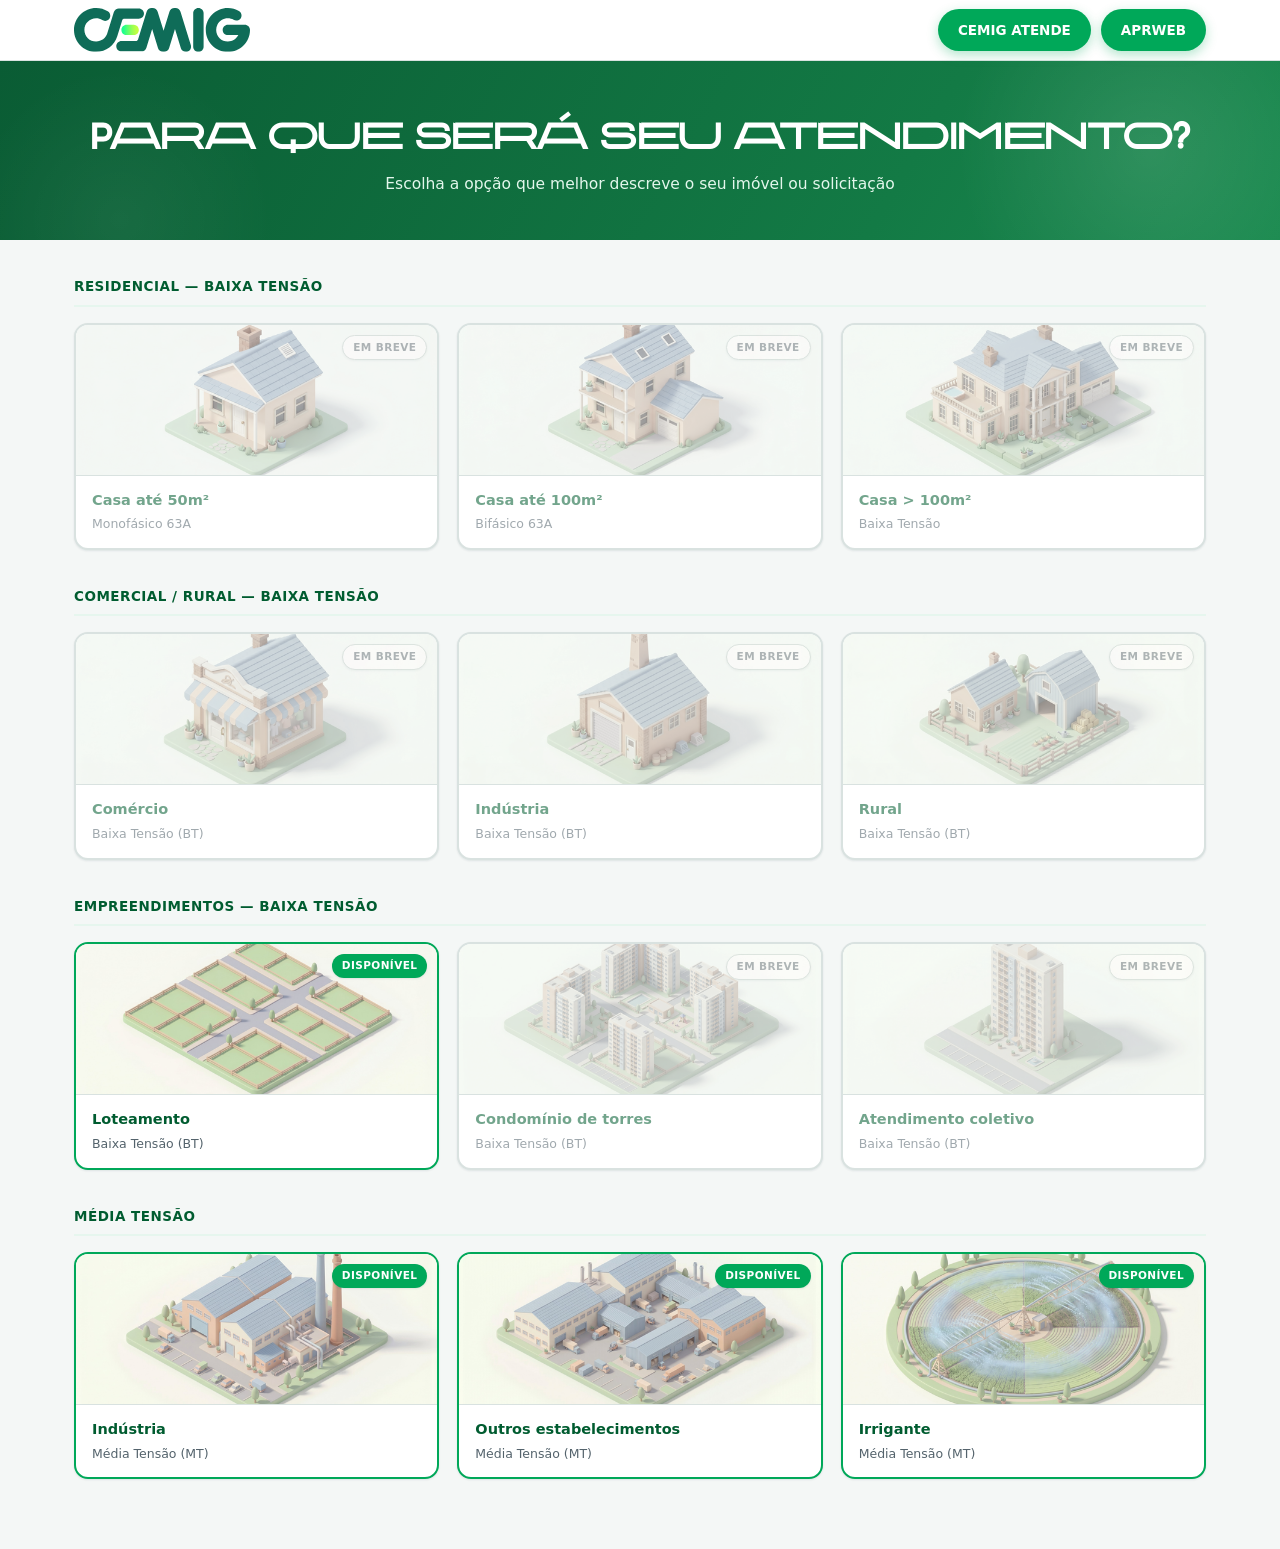
==== commit 72d73b4d: "teste loteamento2" ====
--- a/index.html
+++ b/index.html
@@ -86,14 +86,14 @@
   <section class="portal-section">
     <div class="portal-section-label">Empreendimentos — Baixa Tensão</div>
     <div class="portal-grid">
-      <div class="portal-card disabled">
-        <span class="badge soon">Em breve</span>
+      <a class="portal-card available" href="loteamento/">
+        <span class="badge available">Disponível</span>
         <div class="imgwrap"><img src="assets/portal/img_loteamento.png" alt="Loteamento"></div>
         <div class="body">
           <div class="title">Loteamento</div>
           <div class="subtitle">Baixa Tensão (BT)</div>
         </div>
-      </div>
+      </a>
       <div class="portal-card disabled">
         <span class="badge soon">Em breve</span>
         <div class="imgwrap"><img src="assets/portal/img_condominio.png" alt="Condomínio de torres"></div>
